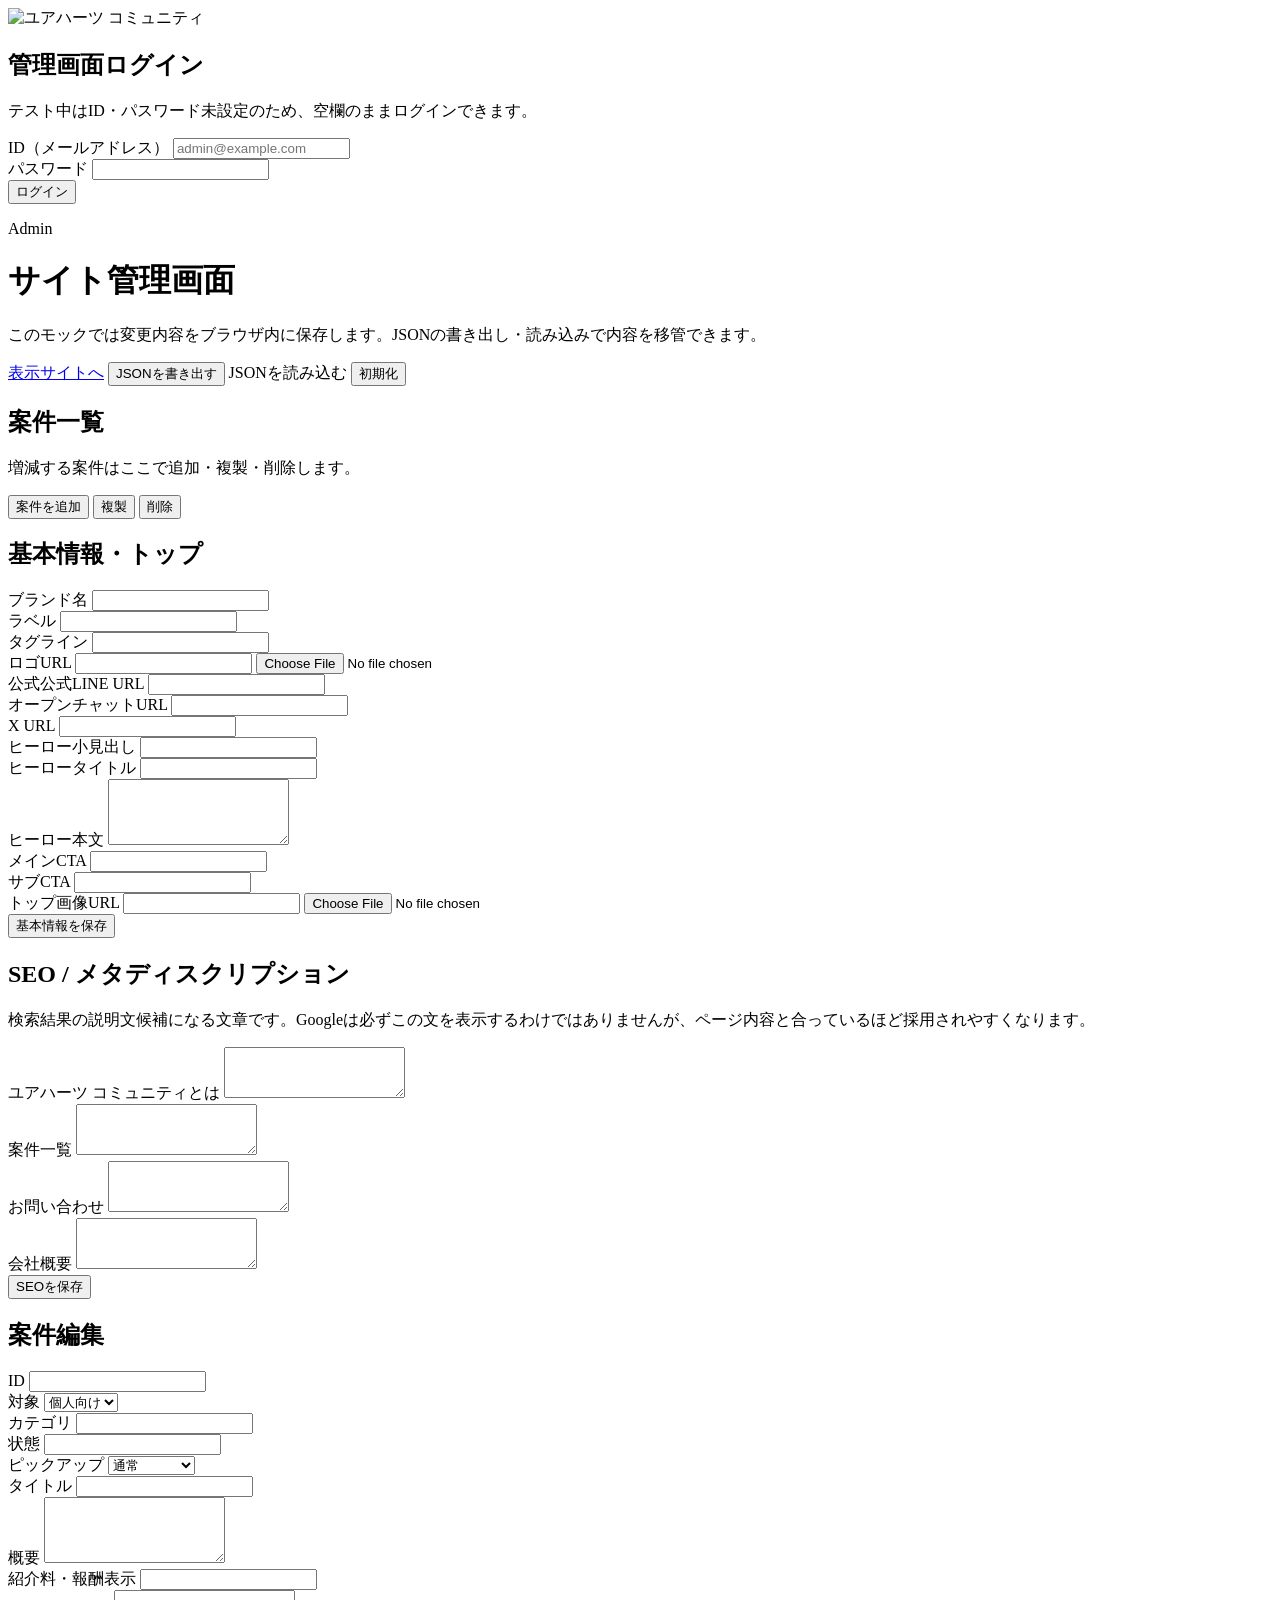
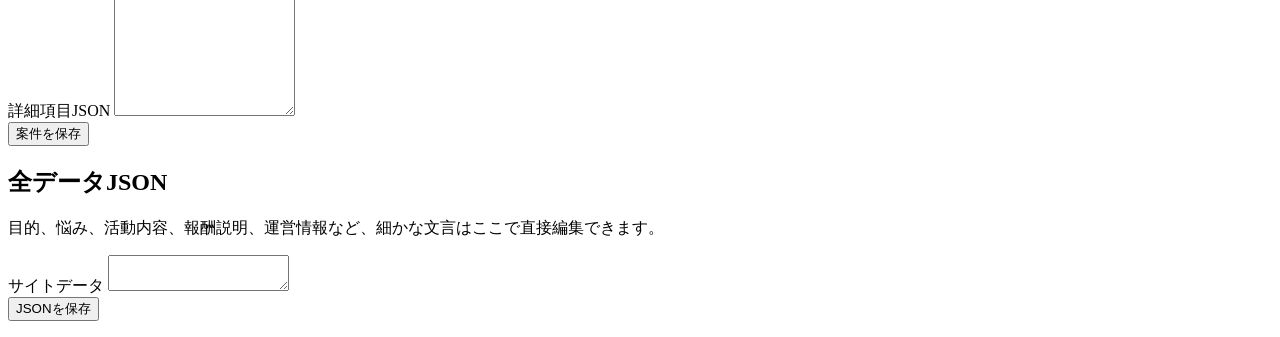
==== index.html @ e396dba0 "Add files via upload" ====
<!doctype html>
<html lang="ja">
  <head>
    <meta charset="utf-8">
    <meta name="viewport" content="width=device-width, initial-scale=1">
    <title>管理画面 | ユアハーツ コミュニティ</title>
    <link rel="icon" href="assets/your-hearts-logo.webp" type="image/webp">
    <link rel="preconnect" href="https://fonts.googleapis.com">
    <link rel="preconnect" href="https://fonts.gstatic.com" crossorigin>
    <link href="https://fonts.googleapis.com/css2?family=Inter:wght@600;700;800;900&family=Noto+Sans+JP:wght@400;500;700;900&display=swap" rel="stylesheet">
    <link rel="stylesheet" href="styles/site.css?v=hero-image">
    <script type="module" src="scripts/admin.js?v=seo1"></script>
  </head>
  <body class="admin-body">
    <section class="login-screen" id="loginScreen">
      <form class="login-card" id="loginForm">
        <img class="brand-logo-full" src="assets/your-hearts-logo.webp" alt="ユアハーツ コミュニティ">
        <h1>管理画面ログイン</h1>
        <p>テスト中はID・パスワード未設定のため、空欄のままログインできます。</p>
        <div class="field">
          <label for="loginEmail">ID（メールアドレス）</label>
          <input id="loginEmail" type="email" autocomplete="username" placeholder="admin@example.com">
        </div>
        <div class="field">
          <label for="loginPassword">パスワード</label>
          <input id="loginPassword" type="password" autocomplete="current-password">
        </div>
        <button class="save-button" type="submit">ログイン</button>
        <p class="form-status" id="loginStatus" aria-live="polite"></p>
      </form>
    </section>

    <main class="admin-shell">
      <header class="admin-header">
        <div>
          <p class="section-kicker">Admin</p>
          <h1>サイト管理画面</h1>
          <p class="admin-note">このモックでは変更内容をブラウザ内に保存します。JSONの書き出し・読み込みで内容を移管できます。</p>
        </div>
        <div class="admin-actions">
          <a class="ghost-button" href="index.html">表示サイトへ</a>
          <button class="ghost-button" id="exportJson" type="button">JSONを書き出す</button>
          <label class="ghost-button" for="importJson">JSONを読み込む</label>
          <input id="importJson" type="file" accept="application/json" hidden>
          <button class="danger-button" id="resetContent" type="button">初期化</button>
        </div>
      </header>

      <div class="admin-grid">
        <aside class="admin-panel">
          <h2>案件一覧</h2>
          <p class="admin-note">増減する案件はここで追加・複製・削除します。</p>
          <div class="row-actions">
            <button class="save-button" id="newJob" type="button">案件を追加</button>
            <button class="ghost-button" id="duplicateJob" type="button">複製</button>
            <button class="danger-button" id="deleteJob" type="button">削除</button>
          </div>
          <div class="job-list" id="jobList"></div>
        </aside>

        <section class="editor-card">
          <h2>基本情報・トップ</h2>
          <div class="editor-grid">
            <div class="field">
              <label for="brandName">ブランド名</label>
              <input id="brandName">
            </div>
            <div class="field">
              <label for="brandLabel">ラベル</label>
              <input id="brandLabel">
            </div>
            <div class="field full">
              <label for="brandTagline">タグライン</label>
              <input id="brandTagline">
            </div>
            <div class="field full">
              <label for="brandLogo">ロゴURL</label>
              <input id="brandLogo">
              <input id="logoUpload" type="file" accept="image/*">
            </div>
            <div class="field">
              <label for="lineUrl">公式公式LINE URL</label>
              <input id="lineUrl">
            </div>
            <div class="field">
              <label for="openChatUrl">オープンチャットURL</label>
              <input id="openChatUrl">
            </div>
            <div class="field full">
              <label for="xUrl">X URL</label>
              <input id="xUrl">
            </div>
            <div class="field">
              <label for="heroEyebrow">ヒーロー小見出し</label>
              <input id="heroEyebrow">
            </div>
            <div class="field">
              <label for="heroTitle">ヒーロータイトル</label>
              <input id="heroTitle">
            </div>
            <div class="field full">
              <label for="heroLead">ヒーロー本文</label>
              <textarea id="heroLead" rows="4"></textarea>
            </div>
            <div class="field">
              <label for="heroPrimary">メインCTA</label>
              <input id="heroPrimary">
            </div>
            <div class="field">
              <label for="heroSecondary">サブCTA</label>
              <input id="heroSecondary">
            </div>
            <div class="field full">
              <label for="heroMedia">トップ画像URL</label>
              <input id="heroMedia">
              <input id="heroMediaUpload" type="file" accept="image/*">
              <div class="preview-thumb" id="heroPreview" aria-hidden="true"></div>
            </div>
          </div>
          <button class="save-button" id="saveMain" type="button">基本情報を保存</button>
        </section>

        <section class="editor-card">
          <h2>SEO / メタディスクリプション</h2>
          <p class="admin-note">検索結果の説明文候補になる文章です。Googleは必ずこの文を表示するわけではありませんが、ページ内容と合っているほど採用されやすくなります。</p>
          <div class="editor-grid">
            <div class="field full">
              <label for="seoIndex">ユアハーツ コミュニティとは</label>
              <textarea id="seoIndex" rows="3"></textarea>
            </div>
            <div class="field full">
              <label for="seoJobs">案件一覧</label>
              <textarea id="seoJobs" rows="3"></textarea>
            </div>
            <div class="field full">
              <label for="seoContact">お問い合わせ</label>
              <textarea id="seoContact" rows="3"></textarea>
            </div>
            <div class="field full">
              <label for="seoCompany">会社概要</label>
              <textarea id="seoCompany" rows="3"></textarea>
            </div>
          </div>
          <button class="save-button" id="saveSeo" type="button">SEOを保存</button>
        </section>

        <section class="editor-card">
          <h2>案件編集</h2>
          <div class="editor-grid">
            <div class="field">
              <label for="jobId">ID</label>
              <input id="jobId" data-job-field>
            </div>
            <div class="field">
              <label for="jobAudience">対象</label>
              <select id="jobAudience" data-job-field>
                <option value="individual">個人向け</option>
                <option value="referral">紹介案件</option>
                <option value="corporate">企業向け</option>
              </select>
            </div>
            <div class="field">
              <label for="jobCategory">カテゴリ</label>
              <input id="jobCategory" data-job-field>
            </div>
            <div class="field">
              <label for="jobStatus">状態</label>
              <input id="jobStatus" data-job-field>
            </div>
            <div class="field">
              <label for="jobPickup">ピックアップ</label>
              <select id="jobPickup" data-job-field>
                <option value="false">通常</option>
                <option value="true">上部で流す</option>
              </select>
            </div>
            <div class="field full">
              <label for="jobTitle">タイトル</label>
              <input id="jobTitle" data-job-field>
            </div>
            <div class="field full">
              <label for="jobSummary">概要</label>
              <textarea id="jobSummary" rows="4" data-job-field></textarea>
            </div>
            <div class="field full">
              <label for="jobReward">紹介料・報酬表示</label>
              <input id="jobReward" data-job-field>
            </div>
            <div class="field full">
              <label for="jobDetails">詳細項目JSON</label>
              <textarea id="jobDetails" rows="8" data-job-field></textarea>
            </div>
          </div>
          <button class="save-button" id="saveJob" type="button">案件を保存</button>
        </section>

        <section class="editor-card">
          <h2>全データJSON</h2>
          <p class="admin-note">目的、悩み、活動内容、報酬説明、運営情報など、細かな文言はここで直接編集できます。</p>
          <div class="field">
            <label for="jsonEditor">サイトデータ</label>
            <textarea class="json-editor" id="jsonEditor" spellcheck="false"></textarea>
          </div>
          <button class="save-button" id="saveJson" type="button">JSONを保存</button>
        </section>
      </div>
      <p class="form-status" id="status" aria-live="polite"></p>
    </main>
  </body>
</html>
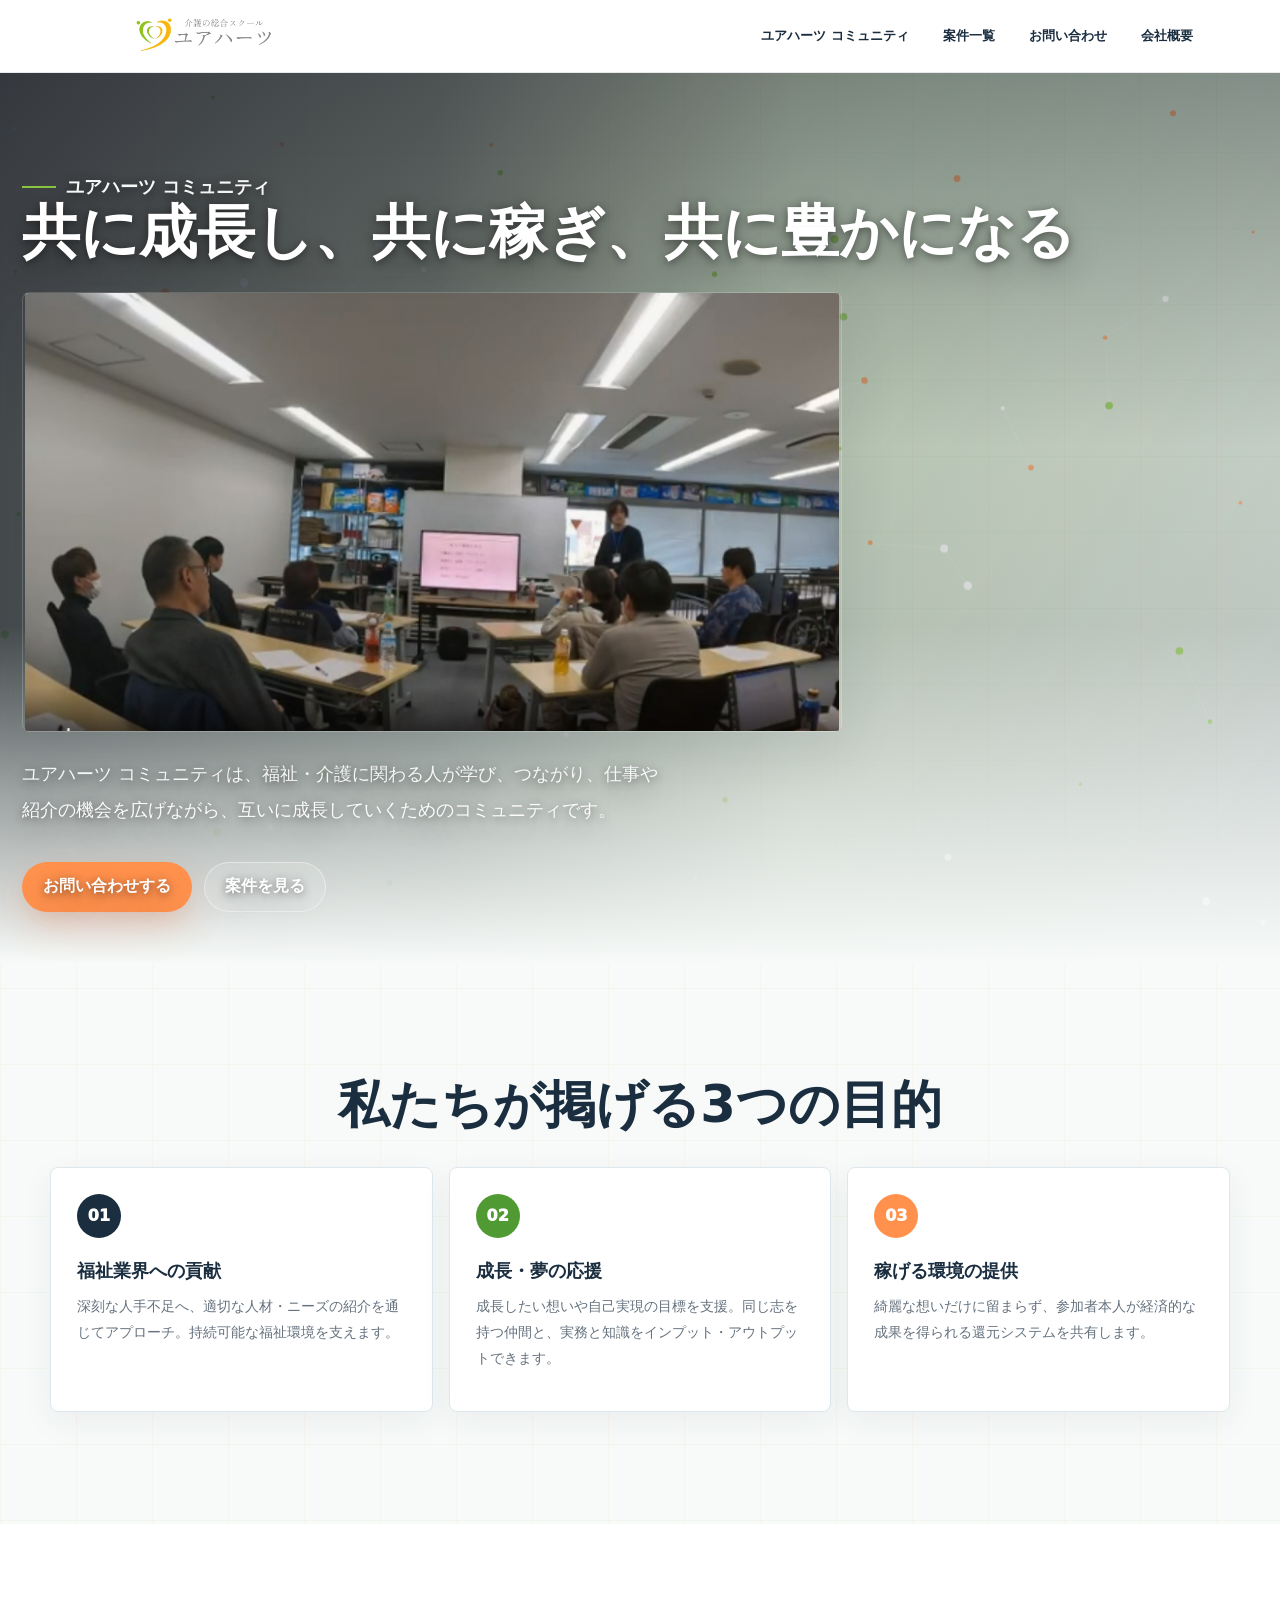
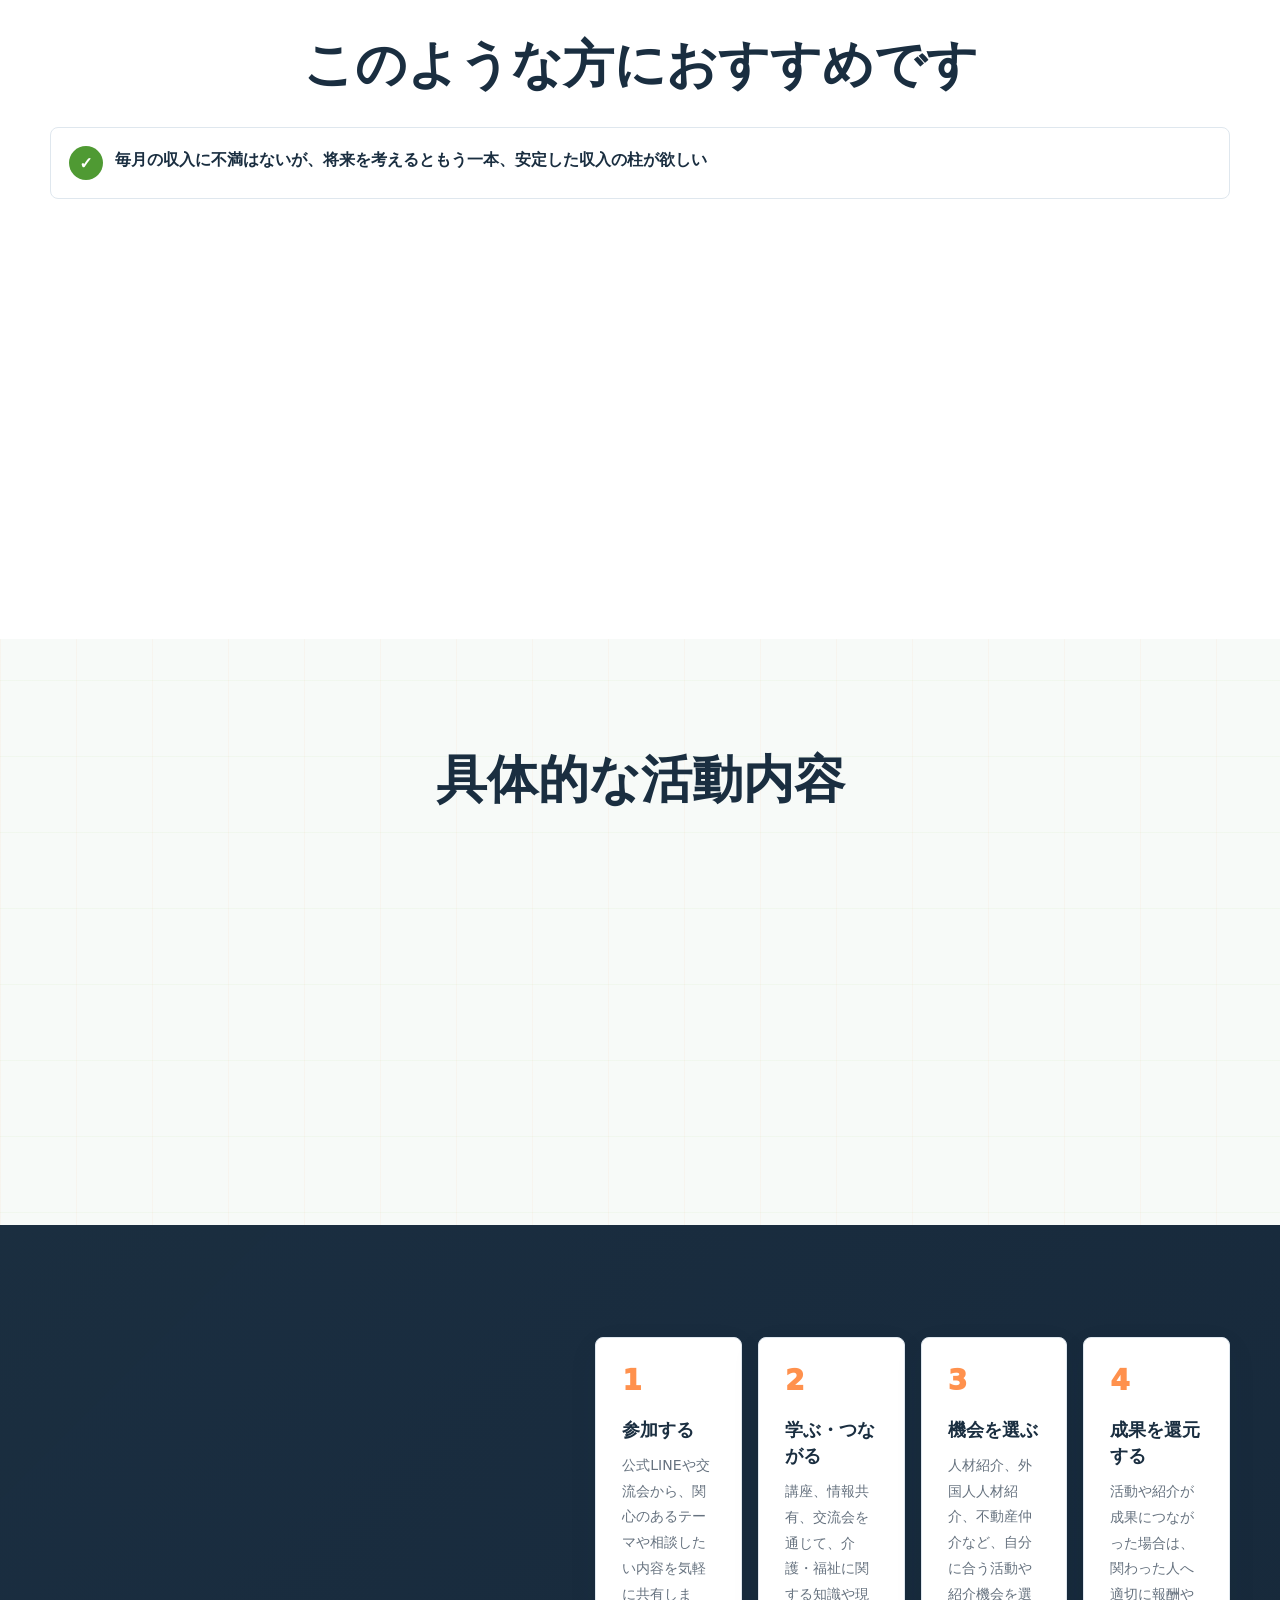
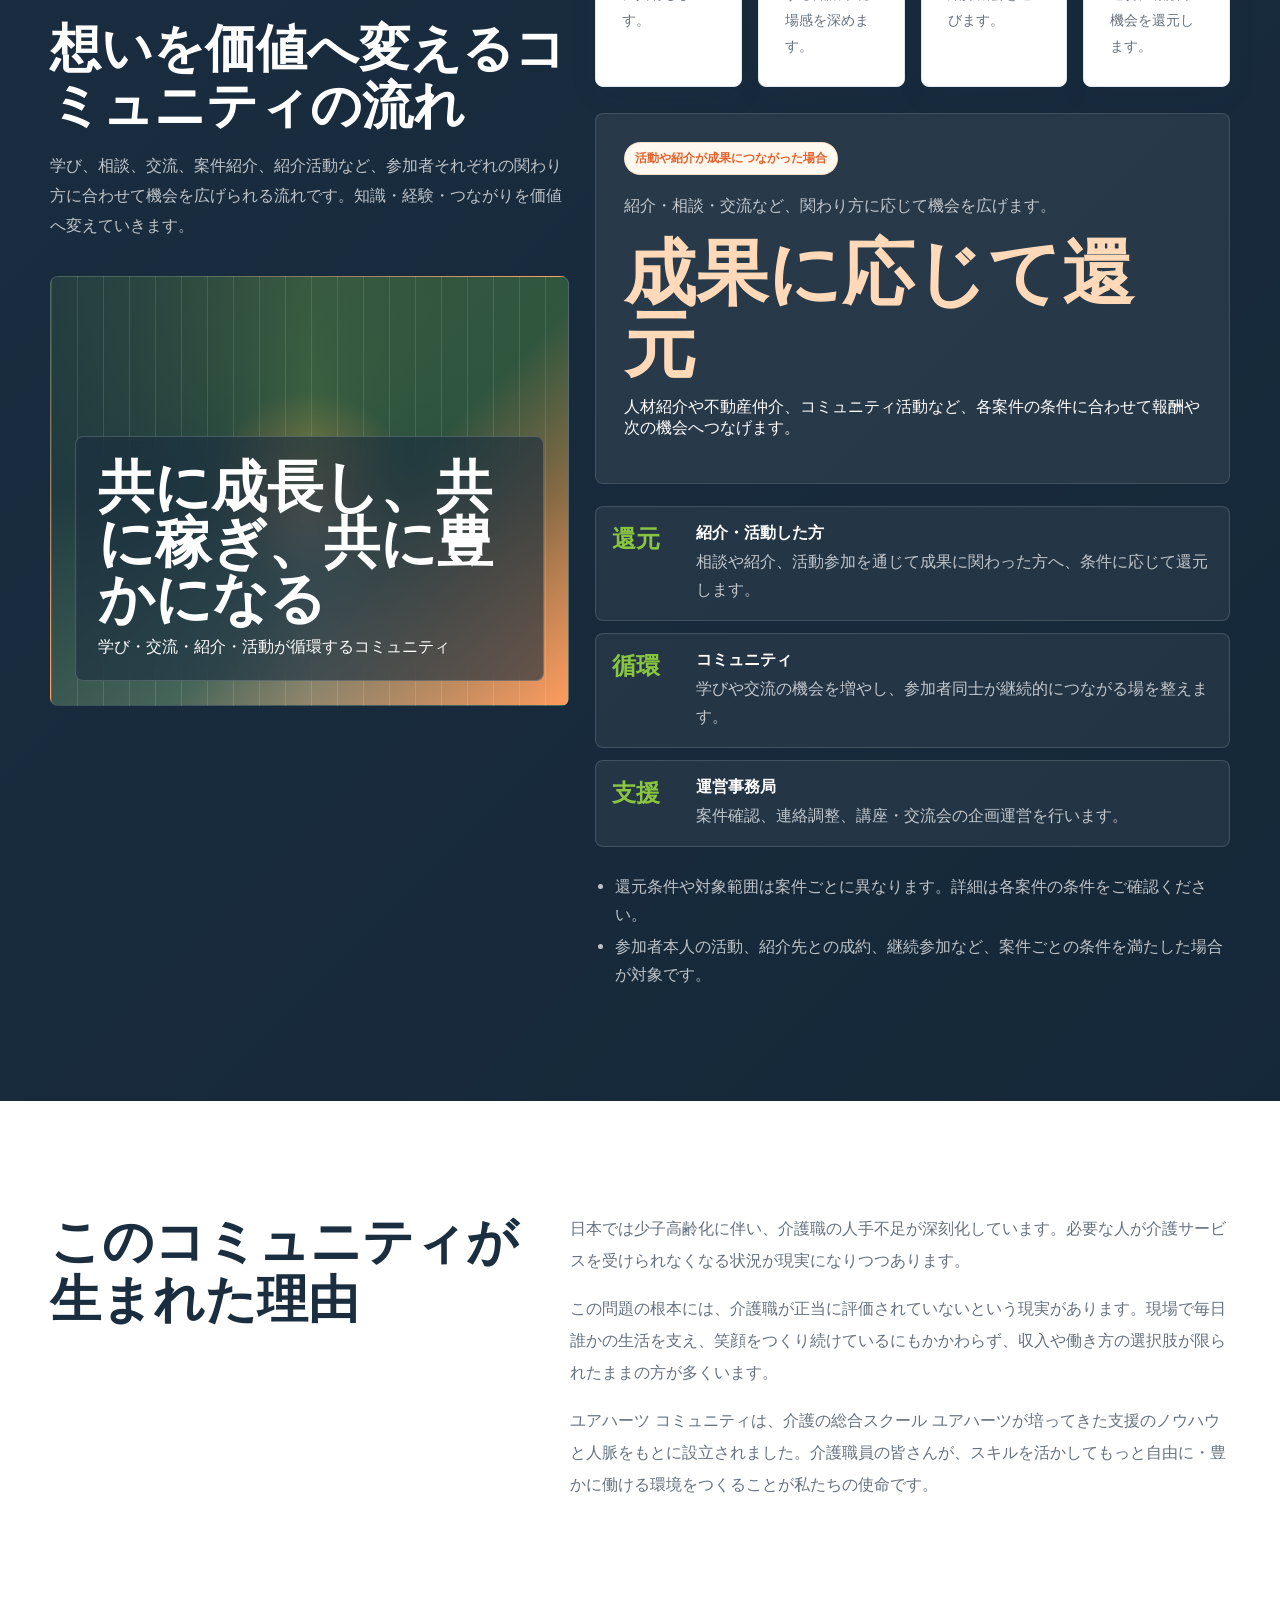
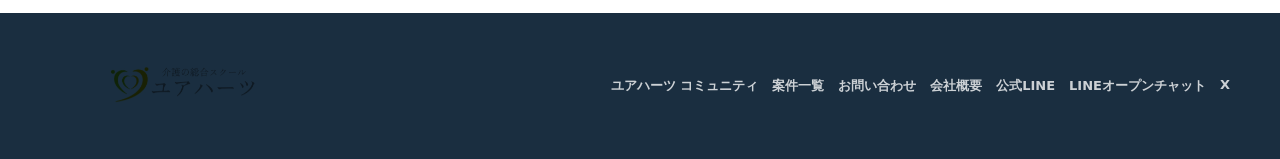
==== commit bb84257f: "Update Your Hearts community site" ====
--- a/index.html
+++ b/index.html
@@ -1,210 +1,131 @@
-<!doctype html>
-<html lang="ja">
-  <head>
-    <meta charset="utf-8">
-    <meta name="viewport" content="width=device-width, initial-scale=1">
-    <title>管理画面 | ユアハーツ コミュニティ</title>
-    <link rel="icon" href="assets/your-hearts-logo.webp" type="image/webp">
-    <link rel="preconnect" href="https://fonts.googleapis.com">
-    <link rel="preconnect" href="https://fonts.gstatic.com" crossorigin>
-    <link href="https://fonts.googleapis.com/css2?family=Inter:wght@600;700;800;900&family=Noto+Sans+JP:wght@400;500;700;900&display=swap" rel="stylesheet">
-    <link rel="stylesheet" href="styles/site.css?v=hero-image">
-    <script type="module" src="scripts/admin.js?v=seo1"></script>
-  </head>
-  <body class="admin-body">
-    <section class="login-screen" id="loginScreen">
-      <form class="login-card" id="loginForm">
-        <img class="brand-logo-full" src="assets/your-hearts-logo.webp" alt="ユアハーツ コミュニティ">
-        <h1>管理画面ログイン</h1>
-        <p>テスト中はID・パスワード未設定のため、空欄のままログインできます。</p>
-        <div class="field">
-          <label for="loginEmail">ID（メールアドレス）</label>
-          <input id="loginEmail" type="email" autocomplete="username" placeholder="admin@example.com">
-        </div>
-        <div class="field">
-          <label for="loginPassword">パスワード</label>
-          <input id="loginPassword" type="password" autocomplete="current-password">
-        </div>
-        <button class="save-button" type="submit">ログイン</button>
-        <p class="form-status" id="loginStatus" aria-live="polite"></p>
-      </form>
-    </section>
-
-    <main class="admin-shell">
-      <header class="admin-header">
-        <div>
-          <p class="section-kicker">Admin</p>
-          <h1>サイト管理画面</h1>
-          <p class="admin-note">このモックでは変更内容をブラウザ内に保存します。JSONの書き出し・読み込みで内容を移管できます。</p>
-        </div>
-        <div class="admin-actions">
-          <a class="ghost-button" href="index.html">表示サイトへ</a>
-          <button class="ghost-button" id="exportJson" type="button">JSONを書き出す</button>
-          <label class="ghost-button" for="importJson">JSONを読み込む</label>
-          <input id="importJson" type="file" accept="application/json" hidden>
-          <button class="danger-button" id="resetContent" type="button">初期化</button>
-        </div>
-      </header>
-
-      <div class="admin-grid">
-        <aside class="admin-panel">
-          <h2>案件一覧</h2>
-          <p class="admin-note">増減する案件はここで追加・複製・削除します。</p>
-          <div class="row-actions">
-            <button class="save-button" id="newJob" type="button">案件を追加</button>
-            <button class="ghost-button" id="duplicateJob" type="button">複製</button>
-            <button class="danger-button" id="deleteJob" type="button">削除</button>
-          </div>
-          <div class="job-list" id="jobList"></div>
-        </aside>
-
-        <section class="editor-card">
-          <h2>基本情報・トップ</h2>
-          <div class="editor-grid">
-            <div class="field">
-              <label for="brandName">ブランド名</label>
-              <input id="brandName">
-            </div>
-            <div class="field">
-              <label for="brandLabel">ラベル</label>
-              <input id="brandLabel">
-            </div>
-            <div class="field full">
-              <label for="brandTagline">タグライン</label>
-              <input id="brandTagline">
-            </div>
-            <div class="field full">
-              <label for="brandLogo">ロゴURL</label>
-              <input id="brandLogo">
-              <input id="logoUpload" type="file" accept="image/*">
-            </div>
-            <div class="field">
-              <label for="lineUrl">公式公式LINE URL</label>
-              <input id="lineUrl">
-            </div>
-            <div class="field">
-              <label for="openChatUrl">オープンチャットURL</label>
-              <input id="openChatUrl">
-            </div>
-            <div class="field full">
-              <label for="xUrl">X URL</label>
-              <input id="xUrl">
-            </div>
-            <div class="field">
-              <label for="heroEyebrow">ヒーロー小見出し</label>
-              <input id="heroEyebrow">
-            </div>
-            <div class="field">
-              <label for="heroTitle">ヒーロータイトル</label>
-              <input id="heroTitle">
-            </div>
-            <div class="field full">
-              <label for="heroLead">ヒーロー本文</label>
-              <textarea id="heroLead" rows="4"></textarea>
-            </div>
-            <div class="field">
-              <label for="heroPrimary">メインCTA</label>
-              <input id="heroPrimary">
-            </div>
-            <div class="field">
-              <label for="heroSecondary">サブCTA</label>
-              <input id="heroSecondary">
-            </div>
-            <div class="field full">
-              <label for="heroMedia">トップ画像URL</label>
-              <input id="heroMedia">
-              <input id="heroMediaUpload" type="file" accept="image/*">
-              <div class="preview-thumb" id="heroPreview" aria-hidden="true"></div>
-            </div>
-          </div>
-          <button class="save-button" id="saveMain" type="button">基本情報を保存</button>
-        </section>
-
-        <section class="editor-card">
-          <h2>SEO / メタディスクリプション</h2>
-          <p class="admin-note">検索結果の説明文候補になる文章です。Googleは必ずこの文を表示するわけではありませんが、ページ内容と合っているほど採用されやすくなります。</p>
-          <div class="editor-grid">
-            <div class="field full">
-              <label for="seoIndex">ユアハーツ コミュニティとは</label>
-              <textarea id="seoIndex" rows="3"></textarea>
-            </div>
-            <div class="field full">
-              <label for="seoJobs">案件一覧</label>
-              <textarea id="seoJobs" rows="3"></textarea>
-            </div>
-            <div class="field full">
-              <label for="seoContact">お問い合わせ</label>
-              <textarea id="seoContact" rows="3"></textarea>
-            </div>
-            <div class="field full">
-              <label for="seoCompany">会社概要</label>
-              <textarea id="seoCompany" rows="3"></textarea>
-            </div>
-          </div>
-          <button class="save-button" id="saveSeo" type="button">SEOを保存</button>
-        </section>
-
-        <section class="editor-card">
-          <h2>案件編集</h2>
-          <div class="editor-grid">
-            <div class="field">
-              <label for="jobId">ID</label>
-              <input id="jobId" data-job-field>
-            </div>
-            <div class="field">
-              <label for="jobAudience">対象</label>
-              <select id="jobAudience" data-job-field>
-                <option value="individual">個人向け</option>
-                <option value="referral">紹介案件</option>
-                <option value="corporate">企業向け</option>
-              </select>
-            </div>
-            <div class="field">
-              <label for="jobCategory">カテゴリ</label>
-              <input id="jobCategory" data-job-field>
-            </div>
-            <div class="field">
-              <label for="jobStatus">状態</label>
-              <input id="jobStatus" data-job-field>
-            </div>
-            <div class="field">
-              <label for="jobPickup">ピックアップ</label>
-              <select id="jobPickup" data-job-field>
-                <option value="false">通常</option>
-                <option value="true">上部で流す</option>
-              </select>
-            </div>
-            <div class="field full">
-              <label for="jobTitle">タイトル</label>
-              <input id="jobTitle" data-job-field>
-            </div>
-            <div class="field full">
-              <label for="jobSummary">概要</label>
-              <textarea id="jobSummary" rows="4" data-job-field></textarea>
-            </div>
-            <div class="field full">
-              <label for="jobReward">紹介料・報酬表示</label>
-              <input id="jobReward" data-job-field>
-            </div>
-            <div class="field full">
-              <label for="jobDetails">詳細項目JSON</label>
-              <textarea id="jobDetails" rows="8" data-job-field></textarea>
-            </div>
-          </div>
-          <button class="save-button" id="saveJob" type="button">案件を保存</button>
-        </section>
-
-        <section class="editor-card">
-          <h2>全データJSON</h2>
-          <p class="admin-note">目的、悩み、活動内容、報酬説明、運営情報など、細かな文言はここで直接編集できます。</p>
-          <div class="field">
-            <label for="jsonEditor">サイトデータ</label>
-            <textarea class="json-editor" id="jsonEditor" spellcheck="false"></textarea>
-          </div>
-          <button class="save-button" id="saveJson" type="button">JSONを保存</button>
-        </section>
-      </div>
-      <p class="form-status" id="status" aria-live="polite"></p>
-    </main>
-  </body>
-</html>
+<!doctype html>
+<html lang="ja">
+  <head>
+    <meta charset="utf-8">
+    <meta name="viewport" content="width=device-width, initial-scale=1">
+    <meta name="description" content="ユアハーツ コミュニティとは。介護・福祉の経験を価値に変え、学び、案件紹介、報酬還元を支える仕組み。">
+    <title>ユアハーツ コミュニティ | ユアハーツ コミュニティ</title>
+    <link rel="icon" href="assets/your-hearts-logo.webp" type="image/webp">
+    <link rel="preconnect" href="https://fonts.googleapis.com">
+    <link rel="preconnect" href="https://fonts.gstatic.com" crossorigin>
+    <link href="https://fonts.googleapis.com/css2?family=Inter:wght@600;700;800;900&family=Noto+Sans+JP:wght@400;500;700;900&display=swap" rel="stylesheet">
+    <link rel="stylesheet" href="styles/site.css?v=hero-title-one-line">
+    <script type="module" src="scripts/app.js?v=school-name-update"></script>
+  </head>
+  <body>
+    <header class="site-header">
+      <div class="header-inner">
+        <a class="brand" href="index.html" aria-label="ユアハーツ コミュニティ">
+          <img class="brand-logo-full" src="assets/your-hearts-logo.webp" alt="ユアハーツ コミュニティ">
+        </a>
+        <nav class="nav" aria-label="主要ナビゲーション">
+          <a href="index.html">ユアハーツ コミュニティ</a>
+          <a href="jobs.html">案件一覧</a>
+          <a href="contact.html">お問い合わせ</a>
+          <a href="company.html">会社概要</a>
+        </nav>
+        <button class="menu-button" id="menuButton" type="button" aria-expanded="false" aria-controls="mobileMenu" aria-label="メニューを開く">≡</button>
+      </div>
+      <nav class="mobile-menu" id="mobileMenu" aria-label="モバイルナビゲーション">
+        <a href="index.html">ユアハーツ コミュニティ</a>
+        <a href="jobs.html">案件一覧</a>
+        <a href="contact.html">お問い合わせ</a>
+        <a href="company.html">会社概要</a>
+      </nav>
+    </header>
+
+    <main id="top">
+      <section class="hero">
+        <canvas class="hero-canvas" id="heroCanvas" aria-hidden="true"></canvas>
+        <div class="hero-inner">
+          <div class="hero-copy">
+            <p class="eyebrow" data-hero-eyebrow>ユアハーツ コミュニティ</p>
+            <h1 data-hero-title>共に成長し、共に稼ぎ、共に豊かになる</h1>
+            <div class="hero-media kinetic-panel" data-hero-media aria-label="ユアハーツ コミュニティのイメージ画像"></div>
+            <p data-hero-lead></p>
+            <div class="hero-actions">
+              <a class="button primary" href="contact.html" data-primary-cta>お問い合わせする</a>
+              <a class="button secondary" href="jobs.html" data-secondary-cta>案件を見る</a>
+            </div>
+          </div>
+        </div>
+      </section>
+
+      <section class="section" id="purpose">
+        <div class="section-inner">
+          <div class="section-head center">
+            <h2>私たちが掲げる3つの目的</h2>
+          </div>
+          <div class="purpose-grid" id="purposes"></div>
+        </div>
+      </section>
+
+      <section class="section alt">
+        <div class="section-inner">
+          <div class="section-head center">
+            <h2>このような方におすすめです</h2>
+          </div>
+          <ul class="concerns" id="concerns"></ul>
+        </div>
+      </section>
+
+      <section class="section">
+        <div class="section-inner">
+          <div class="section-head center">
+            <h2>具体的な活動内容</h2>
+          </div>
+          <div class="activity-grid" id="activities"></div>
+        </div>
+      </section>
+
+      <section class="section dark" id="system">
+        <div class="section-inner system-layout">
+          <div>
+            <div class="section-head">
+              <h2>想いを価値へ変えるコミュニティの流れ</h2>
+              <p class="muted" data-system-lead></p>
+            </div>
+            <div class="kinetic-panel">
+              <div class="kinetic-panel__content">
+                <strong data-brand-tagline>共に成長し、共に稼ぎ、共に豊かになる</strong>
+                <span>学び・交流・紹介・活動が循環するコミュニティ</span>
+              </div>
+            </div>
+          </div>
+          <div>
+            <div class="steps-grid" id="steps"></div>
+            <div class="reward-box" id="rewardExample"></div>
+            <ul class="distribution" id="distribution"></ul>
+            <ul class="conditions" id="conditions"></ul>
+          </div>
+        </div>
+      </section>
+
+      <section class="section alt" id="mission">
+        <div class="section-inner mission-layout">
+          <div class="section-head">
+            <h2 data-mission-title>このコミュニティが生まれた理由</h2>
+          </div>
+          <div class="mission-copy reveal" id="missionParagraphs"></div>
+        </div>
+      </section>
+    </main>
+
+    <footer class="site-footer">
+      <div class="footer-inner">
+        <a class="brand" href="index.html" aria-label="ユアハーツ コミュニティ">
+          <img class="brand-logo-full" src="assets/your-hearts-logo.webp" alt="ユアハーツ コミュニティ">
+        </a>
+        <div class="footer-links">
+          <a href="index.html">ユアハーツ コミュニティ</a>
+          <a href="jobs.html">案件一覧</a>
+          <a href="contact.html">お問い合わせ</a>
+          <a href="company.html">会社概要</a>
+          <a data-line-link href="#" target="_blank" rel="noopener">公式LINE</a>
+          <a data-open-chat href="#" target="_blank" rel="noopener">LINEオープンチャット</a>
+          <a data-x-link href="#" target="_blank" rel="noopener">X</a>
+        </div>
+      </div>
+    </footer>
+  </body>
+</html>
--- a/styles/site.css
+++ b/styles/site.css
@@ -0,0 +1,1719 @@
+:root {
+  color-scheme: light;
+  --orange: #ff914d;
+  --orange-deep: #e4622d;
+  --green: #89c541;
+  --green-deep: #4f9a33;
+  --navy: #1a2e40;
+  --ink: #17212b;
+  --muted: #66727f;
+  --line: #dfe7ee;
+  --soft: #f7faf8;
+  --cream: #fff8ef;
+  --white: #ffffff;
+  --blue: #2774b8;
+  --shadow: 0 18px 55px rgba(26, 46, 64, .11);
+  --radius: 8px;
+  --max: 1180px;
+  font-family: "Noto Sans JP", "Inter", system-ui, sans-serif;
+  scroll-behavior: smooth;
+}
+
+* {
+  box-sizing: border-box;
+}
+
+body {
+  margin: 0;
+  color: var(--ink);
+  background:
+    linear-gradient(90deg, rgba(255, 145, 77, .05) 1px, transparent 1px),
+    linear-gradient(180deg, rgba(137, 197, 65, .05) 1px, transparent 1px),
+    var(--soft);
+  background-size: 76px 76px;
+}
+
+body.admin-body {
+  background: #f4f7f5;
+}
+
+img {
+  max-width: 100%;
+  display: block;
+}
+
+a {
+  color: inherit;
+}
+
+button,
+input,
+textarea,
+select {
+  font: inherit;
+}
+
+button {
+  cursor: pointer;
+}
+
+.site-header {
+  position: sticky;
+  top: 0;
+  z-index: 50;
+  border-bottom: 1px solid rgba(26, 46, 64, .1);
+  background: var(--white);
+}
+
+.header-inner {
+  max-width: var(--max);
+  margin: 0 auto;
+  min-height: 72px;
+  padding: 0 22px;
+  display: flex;
+  align-items: center;
+  justify-content: space-between;
+  gap: 20px;
+}
+
+.brand {
+  display: inline-flex;
+  align-items: center;
+  gap: 12px;
+  text-decoration: none;
+  min-width: 0;
+}
+
+.brand img {
+  height: auto;
+  object-fit: contain;
+}
+
+.brand strong,
+.brand span {
+  display: block;
+}
+
+.brand strong {
+  color: var(--navy);
+  font-weight: 900;
+  line-height: 1.15;
+}
+
+.brand span {
+  color: var(--orange-deep);
+  font-size: 12px;
+  font-weight: 800;
+}
+
+.nav {
+  display: flex;
+  align-items: center;
+  gap: 4px;
+}
+
+.nav a,
+.admin-link {
+  min-height: 42px;
+  display: inline-flex;
+  align-items: center;
+  padding: 0 14px;
+  color: var(--navy);
+  text-decoration: none;
+  font-size: 13px;
+  font-weight: 800;
+  border: 1px solid transparent;
+  border-radius: 999px;
+}
+
+.nav a:hover,
+.admin-link:hover,
+.nav a:focus-visible,
+.admin-link:focus-visible {
+  border-color: rgba(255, 145, 77, .36);
+  background: var(--cream);
+  outline: none;
+}
+
+.menu-button {
+  display: none;
+  width: 44px;
+  height: 44px;
+  border: 1px solid var(--line);
+  border-radius: 50%;
+  background: white;
+  color: var(--navy);
+  font-size: 22px;
+  line-height: 1;
+}
+
+.mobile-menu {
+  display: none;
+}
+
+.hero {
+  position: relative;
+  min-height: calc(100svh - 72px);
+  display: grid;
+  align-items: center;
+  overflow: hidden;
+  isolation: isolate;
+}
+
+.hero::before {
+  content: "";
+  position: absolute;
+  inset: 0;
+  background:
+    linear-gradient(90deg, rgba(23, 33, 43, .78) 0%, rgba(23, 33, 43, .58) 34%, rgba(23, 33, 43, .2) 62%, rgba(23, 33, 43, .05) 100%),
+    linear-gradient(180deg, rgba(23, 33, 43, .4) 0%, transparent 42%);
+  pointer-events: none;
+  z-index: -1;
+}
+
+.hero-canvas {
+  position: absolute;
+  inset: 0;
+  width: 100%;
+  height: 100%;
+  z-index: -2;
+}
+
+.hero::after {
+  content: "";
+  position: absolute;
+  inset: auto 0 0;
+  height: 38%;
+  background: linear-gradient(0deg, var(--soft), transparent);
+  z-index: -1;
+}
+
+.hero-inner {
+  width: min(1320px, calc(100% - 44px));
+  margin: 0 auto;
+  padding: 72px 0 52px;
+  display: block;
+}
+
+.hero-copy {
+  max-width: 1260px;
+  color: white;
+  text-shadow:
+    0 2px 8px rgba(0, 0, 0, .46),
+    0 12px 32px rgba(0, 0, 0, .3);
+}
+
+.eyebrow {
+  display: inline-flex;
+  align-items: center;
+  gap: 10px;
+  margin: 0 0 18px;
+  color: #fff8e8;
+  font-size: 13px;
+  font-weight: 900;
+}
+
+.eyebrow::before {
+  content: "";
+  width: 34px;
+  height: 2px;
+  background: var(--green);
+}
+
+.hero h1 {
+  max-width: none;
+  margin: 0;
+  font-size: clamp(38px, 4.55vw, 72px);
+  line-height: .94;
+  font-weight: 950;
+  letter-spacing: 0;
+  white-space: nowrap;
+}
+
+.hero p {
+  max-width: 650px;
+  margin: 24px 0 0;
+  font-size: clamp(15px, 1.6vw, 18px);
+  line-height: 2;
+  color: rgba(255, 255, 255, .96);
+}
+
+.hero-actions {
+  display: flex;
+  flex-wrap: wrap;
+  gap: 12px;
+  margin-top: 34px;
+}
+
+.button {
+  min-height: 50px;
+  display: inline-flex;
+  align-items: center;
+  justify-content: center;
+  gap: 8px;
+  padding: 0 20px;
+  border: 1px solid transparent;
+  border-radius: 999px;
+  text-decoration: none;
+  font-weight: 900;
+  transition: transform .2s ease, box-shadow .2s ease, background .2s ease;
+}
+
+.button:hover {
+  transform: translateY(-2px);
+}
+
+.button.primary {
+  background: var(--orange);
+  color: white;
+  box-shadow: 0 15px 34px rgba(228, 98, 45, .24);
+}
+
+.button.secondary {
+  border-color: rgba(255, 255, 255, .44);
+  background: rgba(255, 255, 255, .12);
+  color: white;
+  backdrop-filter: blur(10px);
+}
+
+.hero-media {
+  position: relative;
+  width: min(820px, 100%);
+  margin-top: 32px;
+  min-height: 500px;
+  border: 1px solid rgba(255, 255, 255, .38);
+  border-radius: var(--radius);
+  overflow: hidden;
+  box-shadow: var(--shadow);
+  background:
+    radial-gradient(circle at var(--mx, 50%) var(--my, 50%), rgba(255, 255, 255, .48), transparent 28%),
+    repeating-linear-gradient(115deg, rgba(255, 255, 255, .18) 0 2px, transparent 2px 16px),
+    linear-gradient(135deg, rgba(26, 46, 64, .78), rgba(137, 197, 65, .62), rgba(255, 145, 77, .76));
+  background-size: cover;
+}
+
+.hero-media::before,
+.hero-media::after {
+  content: "";
+  position: absolute;
+  inset: 12%;
+  border: 1px solid rgba(255, 255, 255, .42);
+  transform: rotate(-8deg);
+  animation: drift-x 10s ease-in-out infinite alternate;
+}
+
+.hero-media::after {
+  inset: 28% 16%;
+  transform: rotate(12deg);
+  animation: drift-y 12s ease-in-out infinite alternate;
+}
+
+.hero-media.has-image::before,
+.hero-media.has-image::after {
+  opacity: 0;
+}
+
+.hero-media.has-image {
+  background-position: center;
+  background-repeat: no-repeat;
+  background-size: 100% 100%, contain;
+  aspect-ratio: 1680 / 901;
+  min-height: 0;
+}
+
+.section {
+  padding: clamp(62px, 10vw, 112px) 22px;
+}
+
+.section.tight {
+  padding-block: clamp(42px, 7vw, 76px);
+}
+
+.section.alt {
+  background: white;
+}
+
+.section.dark {
+  color: white;
+  background:
+    linear-gradient(135deg, rgba(26, 46, 64, .98), rgba(21, 39, 56, .96)),
+    var(--navy);
+}
+
+.section-inner {
+  max-width: var(--max);
+  margin: 0 auto;
+}
+
+.section-head {
+  max-width: 820px;
+  margin-bottom: 34px;
+}
+
+.section-head.center {
+  margin-inline: auto;
+  text-align: center;
+}
+
+.section-kicker {
+  margin: 0 0 10px;
+  color: var(--orange-deep);
+  font-size: 12px;
+  font-weight: 950;
+  letter-spacing: 0;
+  text-transform: uppercase;
+}
+
+.section h2 {
+  margin: 0;
+  color: var(--navy);
+  font-size: clamp(28px, 4vw, 52px);
+  line-height: 1.12;
+  letter-spacing: 0;
+}
+
+.section.dark h2,
+.section.dark .section-kicker {
+  color: white;
+}
+
+.section-head p,
+.muted {
+  color: var(--muted);
+  line-height: 1.9;
+}
+
+.section.dark .muted {
+  color: rgba(255, 255, 255, .72);
+}
+
+.stats {
+  list-style: none;
+  margin: -24px auto 0;
+  padding: 18px;
+  width: min(var(--max), calc(100% - 44px));
+  display: grid;
+  grid-template-columns: repeat(4, 1fr);
+  gap: 10px;
+  background: white;
+  border: 1px solid var(--line);
+  border-radius: var(--radius);
+  box-shadow: var(--shadow);
+}
+
+.stat {
+  padding: 18px 10px;
+  text-align: center;
+  border-right: 1px solid var(--line);
+}
+
+.stat:last-child {
+  border-right: 0;
+}
+
+.stat strong {
+  display: block;
+  color: var(--orange-deep);
+  font-size: clamp(22px, 3vw, 34px);
+  line-height: 1.1;
+  font-weight: 950;
+}
+
+.stat span {
+  display: block;
+  margin-top: 6px;
+  color: var(--muted);
+  font-size: 12px;
+  font-weight: 800;
+}
+
+.purpose-grid,
+.activity-grid,
+.steps-grid {
+  display: grid;
+  grid-template-columns: repeat(3, 1fr);
+  gap: 16px;
+}
+
+.steps-grid {
+  grid-template-columns: repeat(4, 1fr);
+}
+
+.purpose-card,
+.activity-card,
+.step-card,
+.job-card,
+.admin-panel,
+.editor-card {
+  border: 1px solid var(--line);
+  border-radius: var(--radius);
+  background: white;
+  box-shadow: 0 10px 32px rgba(26, 46, 64, .06);
+}
+
+.purpose-card,
+.activity-card,
+.step-card {
+  padding: 26px;
+}
+
+.purpose-card {
+  min-height: 245px;
+}
+
+.purpose-mark {
+  width: 44px;
+  height: 44px;
+  display: grid;
+  place-items: center;
+  color: white;
+  background: var(--navy);
+  border-radius: 50%;
+  font-weight: 950;
+}
+
+.purpose-card:nth-child(2) .purpose-mark {
+  background: var(--green-deep);
+}
+
+.purpose-card:nth-child(3) .purpose-mark {
+  background: var(--orange);
+}
+
+.purpose-card h3,
+.activity-card h3,
+.step-card h3,
+.job-card h3 {
+  margin: 20px 0 10px;
+  color: var(--navy);
+  font-size: 18px;
+  line-height: 1.45;
+}
+
+.purpose-card p,
+.activity-card p,
+.step-card p,
+.job-card p {
+  margin: 0;
+  color: var(--muted);
+  line-height: 1.85;
+  font-size: 14px;
+}
+
+.concerns {
+  list-style: none;
+  padding: 0;
+  margin: 0;
+  display: grid;
+  gap: 10px;
+}
+
+.concern-item {
+  display: grid;
+  grid-template-columns: 34px 1fr;
+  align-items: start;
+  gap: 12px;
+  padding: 18px;
+  border: 1px solid var(--line);
+  border-radius: var(--radius);
+  background: white;
+}
+
+.concern-item span {
+  width: 34px;
+  height: 34px;
+  display: grid;
+  place-items: center;
+  border-radius: 50%;
+  color: white;
+  background: var(--green-deep);
+  font-weight: 950;
+}
+
+.concern-item p {
+  margin: 0;
+  color: var(--navy);
+  font-weight: 800;
+  line-height: 1.8;
+}
+
+.activity-card {
+  display: flex;
+  min-height: 270px;
+  flex-direction: column;
+}
+
+.activity-card span,
+.pill {
+  width: fit-content;
+  margin: 0;
+  padding: 7px 10px;
+  color: var(--orange-deep);
+  background: var(--cream);
+  border: 1px solid rgba(255, 145, 77, .24);
+  border-radius: 999px;
+  font-size: 12px;
+  font-weight: 900;
+}
+
+.text-link {
+  margin-top: auto;
+  color: var(--green-deep);
+  font-weight: 950;
+  text-decoration: none;
+}
+
+.system-layout {
+  display: grid;
+  grid-template-columns: .9fr 1.1fr;
+  gap: 26px;
+  align-items: center;
+}
+
+.kinetic-panel {
+  position: relative;
+  min-height: 430px;
+  overflow: hidden;
+  border-radius: var(--radius);
+  border: 1px solid rgba(255, 255, 255, .16);
+  background:
+    radial-gradient(circle at var(--mx, 50%) var(--my, 50%), rgba(255,145,77,.45), transparent 30%),
+    repeating-linear-gradient(90deg, rgba(255,255,255,.12) 0 1px, transparent 1px 26px),
+    linear-gradient(135deg, #1a2e40, #284c3e 58%, #ff914d);
+}
+
+.kinetic-panel::before {
+  content: "";
+  position: absolute;
+  inset: -40%;
+  background:
+    conic-gradient(from 90deg, transparent, rgba(255,255,255,.22), transparent, rgba(137,197,65,.22), transparent);
+  animation: spin 18s linear infinite;
+}
+
+.kinetic-panel__content {
+  position: absolute;
+  inset: auto 24px 24px;
+  padding: 22px;
+  border: 1px solid rgba(255, 255, 255, .18);
+  border-radius: var(--radius);
+  background: rgba(26, 46, 64, .62);
+  backdrop-filter: blur(16px);
+}
+
+.kinetic-panel__content strong {
+  display: block;
+  margin-bottom: 10px;
+  font-size: clamp(32px, 5vw, 56px);
+  line-height: 1;
+}
+
+.step-card {
+  position: relative;
+  overflow: hidden;
+}
+
+.step-card span {
+  color: var(--orange);
+  font-weight: 950;
+  font-size: 28px;
+}
+
+.reward-box {
+  margin-top: 26px;
+  padding: 28px;
+  border: 1px solid rgba(255,255,255,.12);
+  border-radius: var(--radius);
+  background: rgba(255,255,255,.07);
+}
+
+.reward-box strong {
+  display: block;
+  margin: 10px 0;
+  color: #ffd9b8;
+  font-size: clamp(36px, 7vw, 72px);
+  line-height: 1;
+}
+
+.distribution {
+  list-style: none;
+  display: grid;
+  gap: 12px;
+  margin: 22px 0 0;
+  padding: 0;
+}
+
+.distribution li {
+  display: grid;
+  grid-template-columns: 70px 1fr;
+  gap: 14px;
+  align-items: start;
+  padding: 16px;
+  border: 1px solid rgba(255,255,255,.14);
+  border-radius: var(--radius);
+  background: rgba(255,255,255,.06);
+}
+
+.distribution span {
+  color: var(--green);
+  font-weight: 950;
+  font-size: 24px;
+}
+
+.distribution strong {
+  display: block;
+}
+
+.distribution p,
+.conditions li {
+  margin: 4px 0 0;
+  color: rgba(255,255,255,.72);
+  line-height: 1.75;
+}
+
+.conditions {
+  margin: 26px 0 0;
+  padding-left: 20px;
+}
+
+.job-toolbar {
+  display: flex;
+  justify-content: space-between;
+  gap: 20px;
+  align-items: end;
+  margin-bottom: 20px;
+}
+
+.job-count {
+  color: var(--orange-deep);
+  font-weight: 950;
+}
+
+.job-filters {
+  display: grid;
+  gap: 10px;
+  margin-bottom: 26px;
+}
+
+.filter-group {
+  display: flex;
+  flex-wrap: wrap;
+  gap: 8px;
+}
+
+.filter-button {
+  min-height: 38px;
+  padding: 0 14px;
+  border: 1px solid var(--line);
+  border-radius: 999px;
+  background: white;
+  color: var(--navy);
+  font-weight: 850;
+  font-size: 13px;
+}
+
+.filter-button.active {
+  border-color: var(--navy);
+  color: white;
+  background: var(--navy);
+}
+
+.jobs-grid {
+  display: grid;
+  grid-template-columns: repeat(3, 1fr);
+  gap: 16px;
+}
+
+.job-card {
+  overflow: hidden;
+  display: flex;
+  min-height: 360px;
+  flex-direction: column;
+}
+
+.job-card__top {
+  display: flex;
+  justify-content: space-between;
+  gap: 12px;
+  padding: 14px 16px;
+  color: white;
+  background: linear-gradient(100deg, var(--navy), #244d3f);
+}
+
+.job-card__top span,
+.job-card__top small {
+  font-size: 12px;
+  font-weight: 900;
+}
+
+.job-card__body {
+  padding: 20px;
+  flex: 1;
+}
+
+.asp-card .job-card__body {
+  display: flex;
+  flex-direction: column;
+  gap: 14px;
+}
+
+.asp-metrics {
+  display: grid;
+  grid-template-columns: 1fr 1fr;
+  gap: 8px;
+}
+
+.asp-metrics div {
+  min-height: 76px;
+  padding: 12px;
+  border-radius: var(--radius);
+  background: var(--soft);
+  border: 1px solid var(--line);
+}
+
+.asp-metrics div:first-child {
+  background: var(--cream);
+  border-color: rgba(255, 145, 77, .28);
+}
+
+.asp-metrics span {
+  display: block;
+  color: var(--muted);
+  font-size: 11px;
+  font-weight: 950;
+}
+
+.asp-metrics strong {
+  display: block;
+  margin-top: 5px;
+  color: var(--navy);
+  font-size: 15px;
+  line-height: 1.35;
+}
+
+.asp-metrics div:first-child strong {
+  color: var(--orange-deep);
+}
+
+.job-card h3 {
+  margin-top: 0;
+}
+
+.job-card dl {
+  display: grid;
+  gap: 8px;
+  margin: 18px 0 0;
+  padding-top: 16px;
+  border-top: 1px solid var(--line);
+}
+
+.job-card dl div {
+  display: grid;
+  grid-template-columns: 82px 1fr;
+  gap: 10px;
+}
+
+.job-card dt {
+  color: var(--muted);
+  font-size: 12px;
+  font-weight: 900;
+}
+
+.job-card dd {
+  margin: 0;
+  color: var(--navy);
+  font-size: 13px;
+  font-weight: 800;
+}
+
+.reward {
+  margin-top: 16px;
+  padding: 12px;
+  border-radius: var(--radius);
+  background: var(--cream);
+}
+
+.reward span {
+  display: block;
+  color: var(--muted);
+  font-size: 11px;
+  font-weight: 900;
+}
+
+.reward strong {
+  color: var(--orange-deep);
+}
+
+.asp-chips {
+  list-style: none;
+  display: flex;
+  flex-wrap: wrap;
+  gap: 7px;
+  margin: auto 0 0;
+  padding: 0;
+}
+
+.asp-chips li {
+  max-width: 100%;
+  padding: 6px 9px;
+  overflow: hidden;
+  text-overflow: ellipsis;
+  white-space: nowrap;
+  border: 1px solid var(--line);
+  border-radius: 999px;
+  color: var(--muted);
+  background: white;
+  font-size: 12px;
+  font-weight: 850;
+}
+
+.job-card__actions {
+  display: grid;
+  grid-template-columns: 1fr 1fr;
+  border-top: 1px solid var(--line);
+}
+
+.job-card__action,
+.job-detail-button {
+  min-height: 48px;
+  display: grid;
+  place-items: center;
+  border: 0;
+  text-decoration: none;
+  font-weight: 950;
+}
+
+.job-card__action {
+  color: white;
+  background: var(--green-deep);
+}
+
+.job-detail-button {
+  color: var(--navy);
+  background: white;
+  border-right: 1px solid var(--line);
+}
+
+.job-detail-button:hover {
+  color: var(--orange-deep);
+  background: var(--cream);
+}
+
+.job-modal {
+  position: fixed;
+  inset: 0;
+  z-index: 120;
+  display: none;
+}
+
+.job-modal.open {
+  display: block;
+}
+
+.job-modal__backdrop {
+  position: absolute;
+  inset: 0;
+  background: rgba(12, 24, 34, .52);
+  backdrop-filter: blur(8px);
+}
+
+.job-modal__panel {
+  position: absolute;
+  top: 0;
+  right: 0;
+  width: min(720px, 100%);
+  height: 100%;
+  overflow: auto;
+  padding: clamp(24px, 5vw, 46px);
+  background: white;
+  box-shadow: -20px 0 60px rgba(12, 24, 34, .2);
+  animation: detail-in .22s ease-out;
+}
+
+.job-modal__close {
+  position: sticky;
+  top: 0;
+  margin-left: auto;
+  width: 42px;
+  height: 42px;
+  display: grid;
+  place-items: center;
+  border: 1px solid var(--line);
+  border-radius: 50%;
+  background: white;
+  color: var(--navy);
+  font-size: 24px;
+  z-index: 1;
+}
+
+.job-detail-head span {
+  width: fit-content;
+  display: inline-flex;
+  padding: 7px 10px;
+  color: var(--orange-deep);
+  background: var(--cream);
+  border-radius: 999px;
+  font-size: 12px;
+  font-weight: 950;
+}
+
+.job-detail-head small {
+  display: inline-flex;
+  margin-left: 8px;
+  color: var(--green-deep);
+  font-weight: 950;
+}
+
+.job-detail-head h2 {
+  margin: 18px 0 12px;
+  color: var(--navy);
+  font-size: clamp(28px, 5vw, 48px);
+  line-height: 1.14;
+}
+
+.job-detail-head p {
+  color: var(--muted);
+  line-height: 1.9;
+}
+
+.job-detail-metrics {
+  display: grid;
+  grid-template-columns: repeat(3, 1fr);
+  gap: 10px;
+  margin: 24px 0;
+}
+
+.job-detail-metrics div {
+  padding: 16px;
+  border: 1px solid var(--line);
+  border-radius: var(--radius);
+  background: var(--soft);
+}
+
+.job-detail-metrics div:first-child {
+  background: var(--cream);
+  border-color: rgba(255, 145, 77, .28);
+}
+
+.job-detail-metrics span {
+  display: block;
+  color: var(--muted);
+  font-size: 12px;
+  font-weight: 950;
+}
+
+.job-detail-metrics strong {
+  display: block;
+  margin-top: 7px;
+  color: var(--navy);
+  line-height: 1.45;
+}
+
+.job-detail-metrics div:first-child strong {
+  color: var(--orange-deep);
+}
+
+.job-detail-section {
+  margin-top: 24px;
+}
+
+.job-detail-section h3 {
+  margin: 0 0 12px;
+  color: var(--navy);
+}
+
+.job-detail-section dl {
+  display: grid;
+  gap: 10px;
+  margin: 0;
+}
+
+.job-detail-section dl div {
+  display: grid;
+  grid-template-columns: 132px 1fr;
+  gap: 12px;
+  padding: 14px;
+  border: 1px solid var(--line);
+  border-radius: var(--radius);
+}
+
+.job-detail-section dt {
+  color: var(--muted);
+  font-size: 13px;
+  font-weight: 950;
+}
+
+.job-detail-section dd {
+  margin: 0;
+  color: var(--navy);
+  font-weight: 800;
+  line-height: 1.7;
+}
+
+.job-detail-section ul {
+  display: grid;
+  gap: 8px;
+  margin: 0;
+  padding-left: 20px;
+  color: var(--navy);
+  line-height: 1.8;
+  font-weight: 800;
+}
+
+.job-detail-actions {
+  display: flex;
+  flex-wrap: wrap;
+  gap: 10px;
+  margin-top: 28px;
+  padding-top: 22px;
+  border-top: 1px solid var(--line);
+}
+
+body.modal-open {
+  overflow: hidden;
+}
+
+.mission-layout {
+  display: grid;
+  grid-template-columns: .85fr 1.15fr;
+  gap: 32px;
+  align-items: start;
+}
+
+.mission-copy {
+  display: grid;
+  gap: 16px;
+}
+
+.mission-copy p {
+  margin: 0;
+  color: var(--muted);
+  line-height: 2;
+}
+
+.office-table {
+  width: 100%;
+  border-collapse: collapse;
+  overflow: hidden;
+  border: 1px solid var(--line);
+  border-radius: var(--radius);
+  background: white;
+}
+
+.office-table th,
+.office-table td {
+  padding: 16px;
+  border-bottom: 1px solid var(--line);
+  text-align: left;
+  vertical-align: top;
+}
+
+.office-table th {
+  width: 240px;
+  color: var(--navy);
+  background: var(--soft);
+}
+
+.contact-layout {
+  display: grid;
+  grid-template-columns: .8fr 1fr;
+  gap: 20px;
+  align-items: stretch;
+}
+
+.line-card,
+.contact-form {
+  padding: 28px;
+  border-radius: var(--radius);
+}
+
+.line-card {
+  color: white;
+  background: linear-gradient(135deg, var(--navy), #184530);
+}
+
+.line-card h3,
+.contact-form h3 {
+  margin: 0 0 10px;
+  font-size: 24px;
+}
+
+.line-card p {
+  color: rgba(255,255,255,.72);
+  line-height: 1.8;
+}
+
+.contact-form {
+  border: 1px solid var(--line);
+  background: white;
+}
+
+.field {
+  display: grid;
+  gap: 7px;
+  margin-bottom: 14px;
+}
+
+.field label {
+  color: var(--navy);
+  font-size: 13px;
+  font-weight: 900;
+}
+
+.field input,
+.field textarea,
+.field select {
+  width: 100%;
+  border: 1px solid var(--line);
+  border-radius: var(--radius);
+  padding: 12px 13px;
+  background: white;
+  color: var(--ink);
+}
+
+.field textarea {
+  resize: vertical;
+}
+
+.field input:focus,
+.field textarea:focus,
+.field select:focus {
+  border-color: var(--orange);
+  outline: 4px solid rgba(255, 145, 77, .15);
+}
+
+.form-status {
+  min-height: 22px;
+  margin: 12px 0 0;
+  color: var(--green-deep);
+  font-weight: 800;
+  font-size: 13px;
+}
+
+.site-footer {
+  padding: 42px 22px;
+  color: rgba(255,255,255,.78);
+  background: var(--navy);
+}
+
+.footer-inner {
+  max-width: var(--max);
+  margin: 0 auto;
+  display: flex;
+  justify-content: space-between;
+  gap: 22px;
+  align-items: center;
+}
+
+.footer-inner img {
+  width: clamp(180px, 22vw, 270px);
+  height: auto;
+  max-height: 62px;
+}
+
+.footer-links {
+  display: flex;
+  gap: 14px;
+  font-size: 13px;
+  font-weight: 800;
+}
+
+.footer-links a {
+  text-decoration: none;
+}
+
+.page-hero {
+  position: relative;
+  overflow: hidden;
+  padding: clamp(78px, 12vw, 132px) 22px clamp(52px, 9vw, 82px);
+  color: white;
+  background:
+    radial-gradient(circle at 85% 12%, rgba(137, 197, 65, .38), transparent 32%),
+    radial-gradient(circle at 14% 88%, rgba(255, 145, 77, .45), transparent 34%),
+    linear-gradient(135deg, var(--navy), #284c3e 62%, #ff914d);
+}
+
+.page-hero h1 {
+  margin: 0;
+  font-size: clamp(44px, 7vw, 88px);
+  line-height: 1;
+}
+
+.page-hero p:not(.section-kicker) {
+  max-width: 760px;
+  margin: 20px 0 0;
+  color: rgba(255, 255, 255, .82);
+  line-height: 1.9;
+}
+
+.pickup-section {
+  overflow: hidden;
+  padding: 22px 0;
+  background: white;
+  border-bottom: 1px solid var(--line);
+}
+
+.pickup-head {
+  width: min(var(--max), calc(100% - 44px));
+  margin: 0 auto 14px;
+  display: flex;
+  align-items: center;
+  gap: 10px;
+}
+
+.pickup-head span {
+  color: var(--orange-deep);
+  font-size: 12px;
+  font-weight: 950;
+  text-transform: uppercase;
+}
+
+.pickup-head strong {
+  color: var(--navy);
+}
+
+.pickup-marquee {
+  display: flex;
+  overflow: hidden;
+  mask-image: linear-gradient(90deg, transparent, black 10%, black 90%, transparent);
+}
+
+.pickup-track {
+  display: flex;
+  gap: 12px;
+  width: max-content;
+  animation: marquee-left 38s linear infinite;
+}
+
+.pickup-marquee:hover .pickup-track {
+  animation-play-state: paused;
+}
+
+.pickup-card {
+  width: min(340px, 82vw);
+  min-height: 132px;
+  display: flex;
+  flex-direction: column;
+  justify-content: space-between;
+  padding: 18px;
+  border: 1px solid var(--line);
+  border-radius: var(--radius);
+  background:
+    linear-gradient(135deg, rgba(255, 145, 77, .1), rgba(137, 197, 65, .08)),
+    white;
+  color: var(--navy);
+  text-decoration: none;
+  box-shadow: 0 10px 26px rgba(26, 46, 64, .07);
+}
+
+.pickup-card span,
+.pickup-card small {
+  color: var(--orange-deep);
+  font-size: 12px;
+  font-weight: 900;
+}
+
+.pickup-card strong {
+  margin: 10px 0;
+  line-height: 1.55;
+}
+
+.social-actions {
+  display: flex;
+  flex-wrap: wrap;
+  gap: 10px;
+  margin-top: 20px;
+}
+
+.timeline {
+  list-style: none;
+  display: grid;
+  gap: 14px;
+  margin: 0;
+  padding: 0;
+}
+
+.timeline li {
+  display: grid;
+  grid-template-columns: 130px 1fr;
+  gap: 16px;
+  padding: 18px;
+  border: 1px solid var(--line);
+  border-radius: var(--radius);
+  background: white;
+}
+
+.timeline span {
+  color: var(--orange-deep);
+  font-weight: 950;
+}
+
+.timeline p {
+  margin: 0;
+  color: var(--navy);
+  font-weight: 800;
+}
+
+.login-screen {
+  position: fixed;
+  inset: 0;
+  z-index: 100;
+  display: grid;
+  place-items: center;
+  padding: 22px;
+  background:
+    radial-gradient(circle at 18% 18%, rgba(255, 145, 77, .22), transparent 34%),
+    radial-gradient(circle at 82% 82%, rgba(137, 197, 65, .22), transparent 34%),
+    #f4f7f5;
+}
+
+.login-screen.is-hidden {
+  display: none;
+}
+
+.login-card {
+  width: min(460px, 100%);
+  padding: 28px;
+  border: 1px solid var(--line);
+  border-radius: var(--radius);
+  background: white;
+  box-shadow: var(--shadow);
+}
+
+.login-card img {
+  width: 240px;
+  margin-bottom: 22px;
+}
+
+.login-card h1 {
+  margin: 0 0 8px;
+  color: var(--navy);
+  font-size: 26px;
+}
+
+.login-card p {
+  margin: 0 0 20px;
+  color: var(--muted);
+  line-height: 1.7;
+}
+
+.reveal {
+  opacity: 0;
+  transform: translateY(22px);
+  transition: opacity .7s ease var(--delay, 0ms), transform .7s ease var(--delay, 0ms);
+}
+
+.reveal.is-visible {
+  opacity: 1;
+  transform: translateY(0);
+}
+
+.admin-shell {
+  max-width: 1280px;
+  margin: 0 auto;
+  padding: 24px;
+}
+
+.admin-header {
+  display: flex;
+  justify-content: space-between;
+  gap: 18px;
+  align-items: center;
+  margin-bottom: 20px;
+}
+
+.admin-header h1 {
+  margin: 0;
+  color: var(--navy);
+  font-size: clamp(28px, 4vw, 44px);
+}
+
+.admin-actions,
+.row-actions {
+  display: flex;
+  flex-wrap: wrap;
+  gap: 8px;
+}
+
+.admin-grid {
+  display: grid;
+  grid-template-columns: 340px 1fr;
+  gap: 18px;
+  align-items: start;
+}
+
+.admin-panel,
+.editor-card {
+  padding: 18px;
+}
+
+.admin-panel h2,
+.editor-card h2 {
+  margin: 0 0 14px;
+  color: var(--navy);
+  font-size: 18px;
+}
+
+.admin-note {
+  margin: 0 0 16px;
+  color: var(--muted);
+  line-height: 1.7;
+  font-size: 13px;
+}
+
+.job-list {
+  display: grid;
+  gap: 8px;
+  max-height: 540px;
+  overflow: auto;
+}
+
+.job-list button {
+  padding: 12px;
+  border: 1px solid var(--line);
+  border-radius: var(--radius);
+  background: white;
+  color: var(--navy);
+  text-align: left;
+}
+
+.job-list button.active {
+  border-color: var(--orange);
+  background: var(--cream);
+}
+
+.job-list strong,
+.job-list small {
+  display: block;
+}
+
+.job-list small {
+  margin-top: 4px;
+  color: var(--muted);
+}
+
+.editor-grid {
+  display: grid;
+  grid-template-columns: repeat(2, 1fr);
+  gap: 12px;
+}
+
+.editor-grid .field.full,
+.field.full {
+  grid-column: 1 / -1;
+}
+
+.json-editor {
+  min-height: 420px;
+  font-family: "Cascadia Code", "SFMono-Regular", Consolas, monospace;
+  font-size: 13px;
+  line-height: 1.6;
+}
+
+.ghost-button,
+.danger-button,
+.save-button {
+  min-height: 40px;
+  padding: 0 14px;
+  border-radius: 999px;
+  font-weight: 900;
+  border: 1px solid var(--line);
+  background: white;
+  color: var(--navy);
+}
+
+.save-button {
+  border-color: var(--green-deep);
+  color: white;
+  background: var(--green-deep);
+}
+
+.danger-button {
+  border-color: rgba(228, 98, 45, .35);
+  color: var(--orange-deep);
+}
+
+.preview-thumb {
+  width: 100%;
+  min-height: 140px;
+  border: 1px solid var(--line);
+  border-radius: var(--radius);
+  background: linear-gradient(135deg, #1a2e40, #89c541, #ff914d);
+  background-size: cover;
+  background-position: center;
+}
+
+@keyframes drift-x {
+  from { translate: -7% 0; }
+  to { translate: 9% 0; }
+}
+
+@keyframes drift-y {
+  from { translate: 0 -8%; }
+  to { translate: 0 10%; }
+}
+
+@keyframes spin {
+  to { rotate: 360deg; }
+}
+
+@keyframes marquee-left {
+  to { transform: translateX(-50%); }
+}
+
+@keyframes detail-in {
+  from { transform: translateX(24px); opacity: .6; }
+  to { transform: translateX(0); opacity: 1; }
+}
+
+@media (max-width: 980px) {
+  .hero-inner,
+  .system-layout,
+  .mission-layout,
+  .contact-layout,
+  .admin-grid {
+    grid-template-columns: 1fr;
+  }
+
+  .hero {
+    min-height: auto;
+  }
+
+  .hero-media {
+    min-height: 330px;
+  }
+
+  .stats,
+  .purpose-grid,
+  .activity-grid,
+  .steps-grid,
+  .jobs-grid {
+    grid-template-columns: repeat(2, 1fr);
+  }
+}
+
+@media (max-width: 760px) {
+  .header-inner {
+    min-height: 64px;
+  }
+
+  .nav {
+    display: none;
+  }
+
+  .menu-button {
+    display: inline-grid;
+    place-items: center;
+  }
+
+  .mobile-menu {
+    display: none;
+    padding: 0 22px 18px;
+    background: white;
+  }
+
+  .mobile-menu.open {
+    display: grid;
+    gap: 8px;
+  }
+
+  .mobile-menu a {
+    min-height: 42px;
+    display: flex;
+    align-items: center;
+    color: var(--navy);
+    text-decoration: none;
+    font-weight: 900;
+  }
+
+  .hero-inner {
+    width: min(100% - 28px, var(--max));
+    padding-top: 46px;
+  }
+
+  .hero h1 {
+    font-size: clamp(20px, 5vw, 38px);
+    line-height: 1.02;
+  }
+
+  .stats,
+  .purpose-grid,
+  .activity-grid,
+  .steps-grid,
+  .jobs-grid,
+  .editor-grid {
+    grid-template-columns: 1fr;
+  }
+
+  .stats {
+    margin-top: 0;
+  }
+
+  .stat {
+    border-right: 0;
+    border-bottom: 1px solid var(--line);
+  }
+
+  .stat:last-child {
+    border-bottom: 0;
+  }
+
+  .job-toolbar,
+  .footer-inner,
+  .admin-header {
+    align-items: flex-start;
+    flex-direction: column;
+  }
+
+  .office-table th,
+  .office-table td {
+    display: block;
+    width: 100%;
+  }
+
+  .job-detail-metrics,
+  .job-detail-section dl div,
+  .job-card__actions {
+    grid-template-columns: 1fr;
+  }
+
+  .job-detail-button {
+    border-right: 0;
+    border-bottom: 1px solid var(--line);
+  }
+
+  .timeline li {
+    grid-template-columns: 1fr;
+  }
+
+  .brand img {
+    width: min(210px, 58vw);
+  }
+}
+
+@media (prefers-reduced-motion: reduce) {
+  *,
+  *::before,
+  *::after {
+    animation-duration: .001ms !important;
+    animation-iteration-count: 1 !important;
+    scroll-behavior: auto !important;
+    transition-duration: .001ms !important;
+  }
+}
+
+
+.brand-logo-full {
+  width: clamp(188px, 21vw, 285px);
+  max-height: 58px;
+  mix-blend-mode: multiply;
+}
+
+.site-header .brand-logo-full {
+  filter: contrast(1.03);
+}
+
+.site-footer .brand-logo-full,
+.login-card .brand-logo-full {
+  mix-blend-mode: multiply;
+}
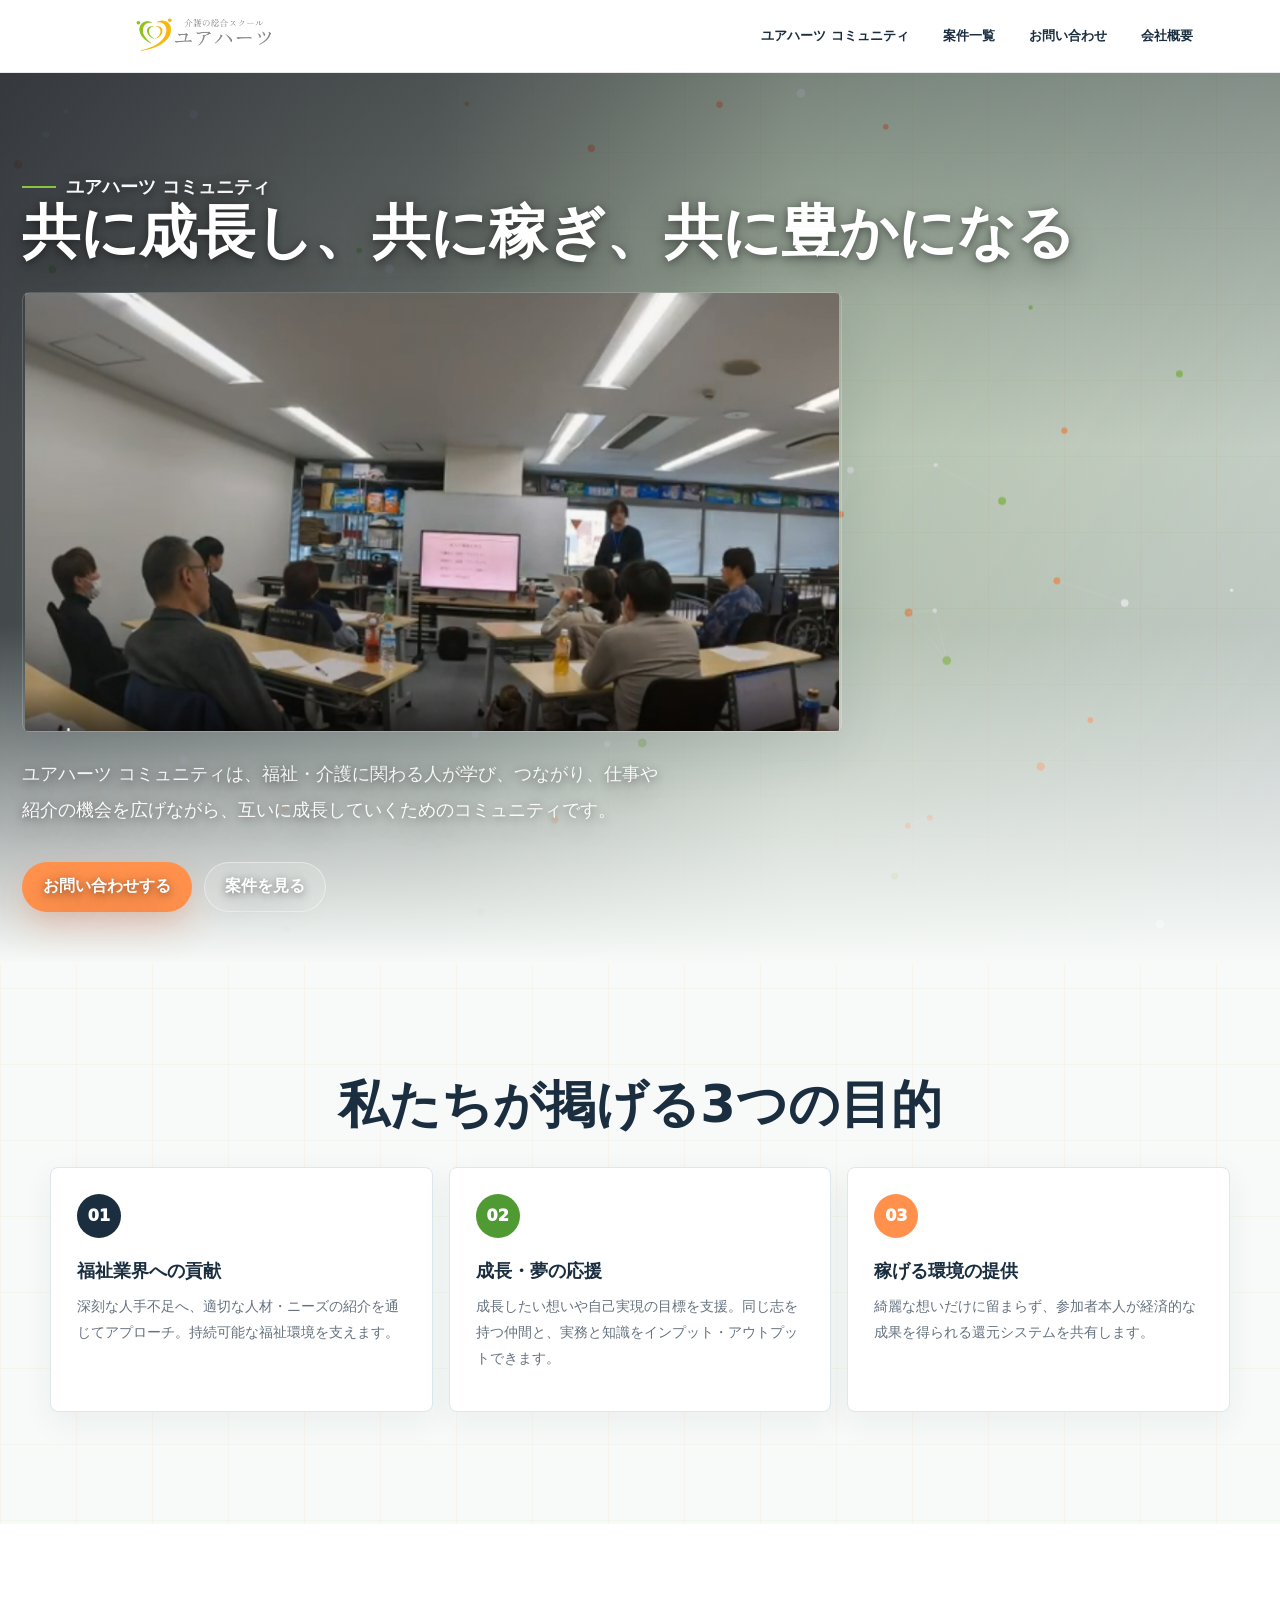
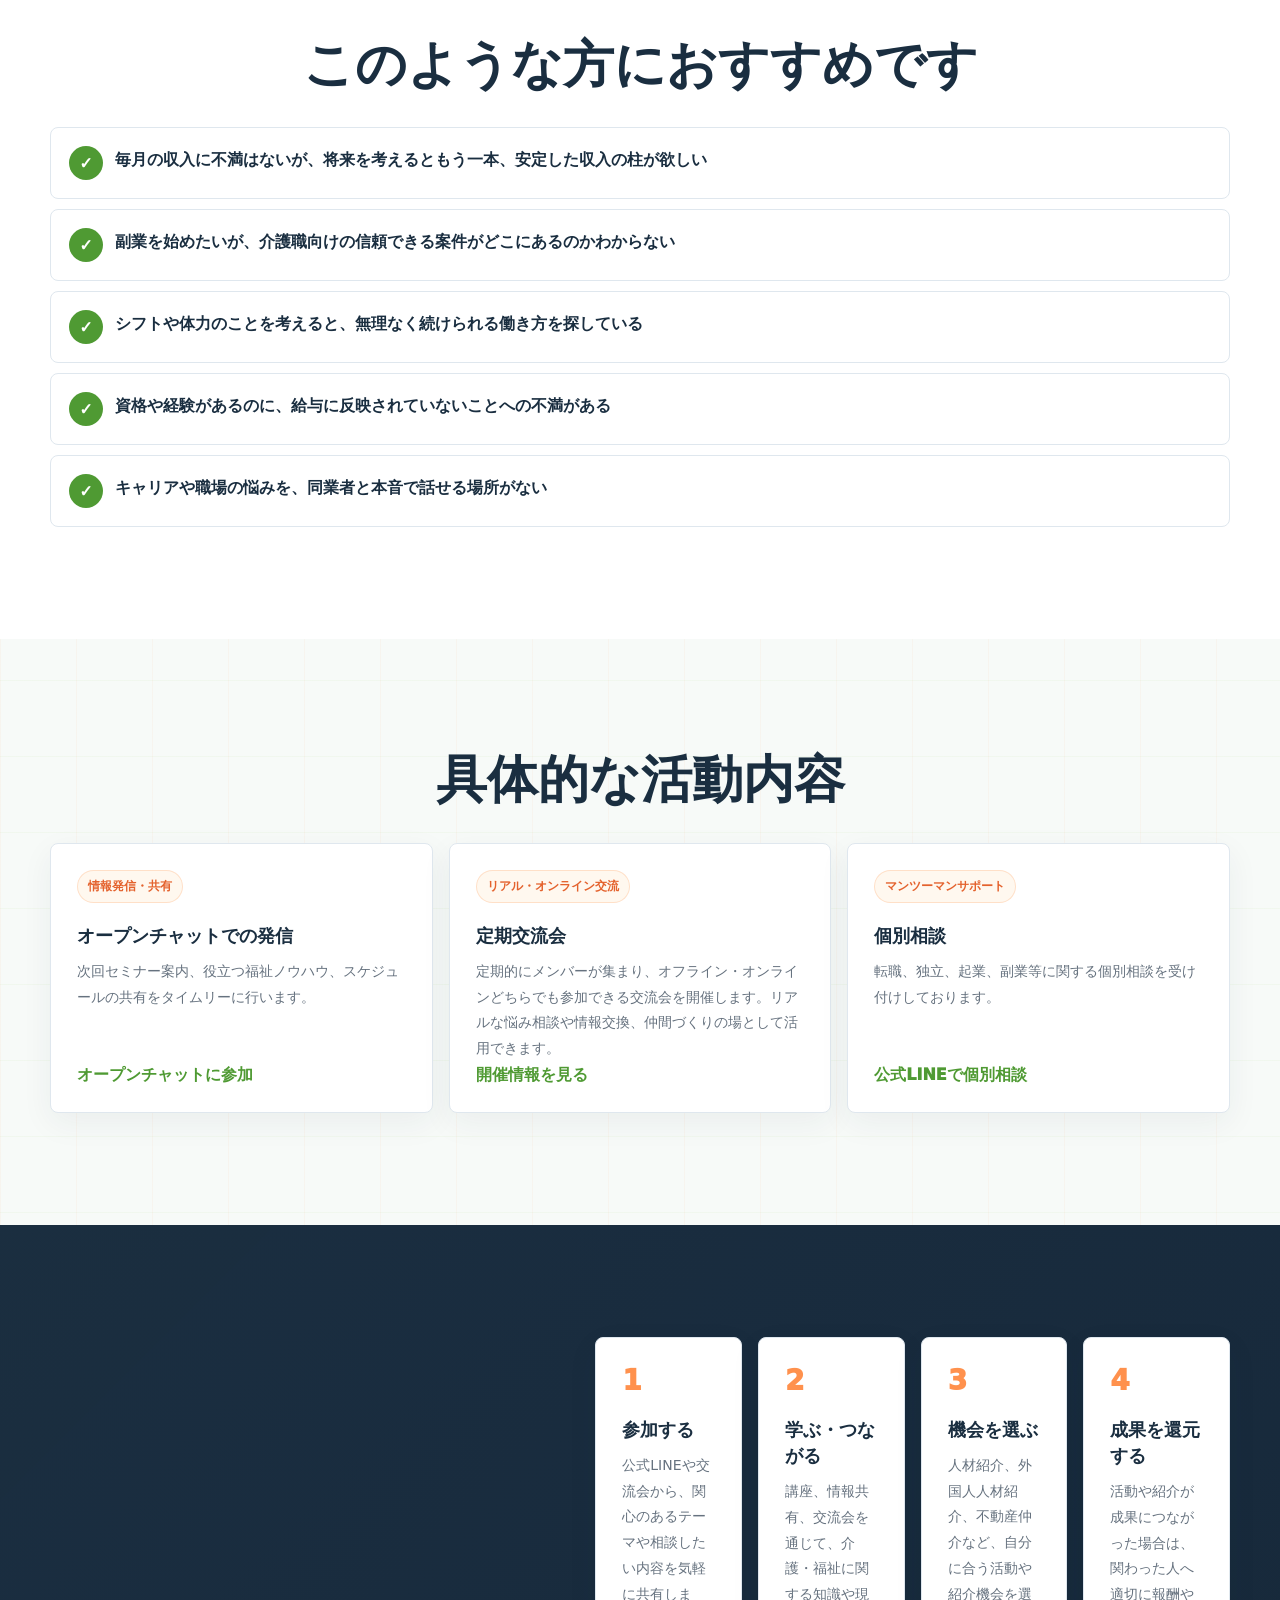
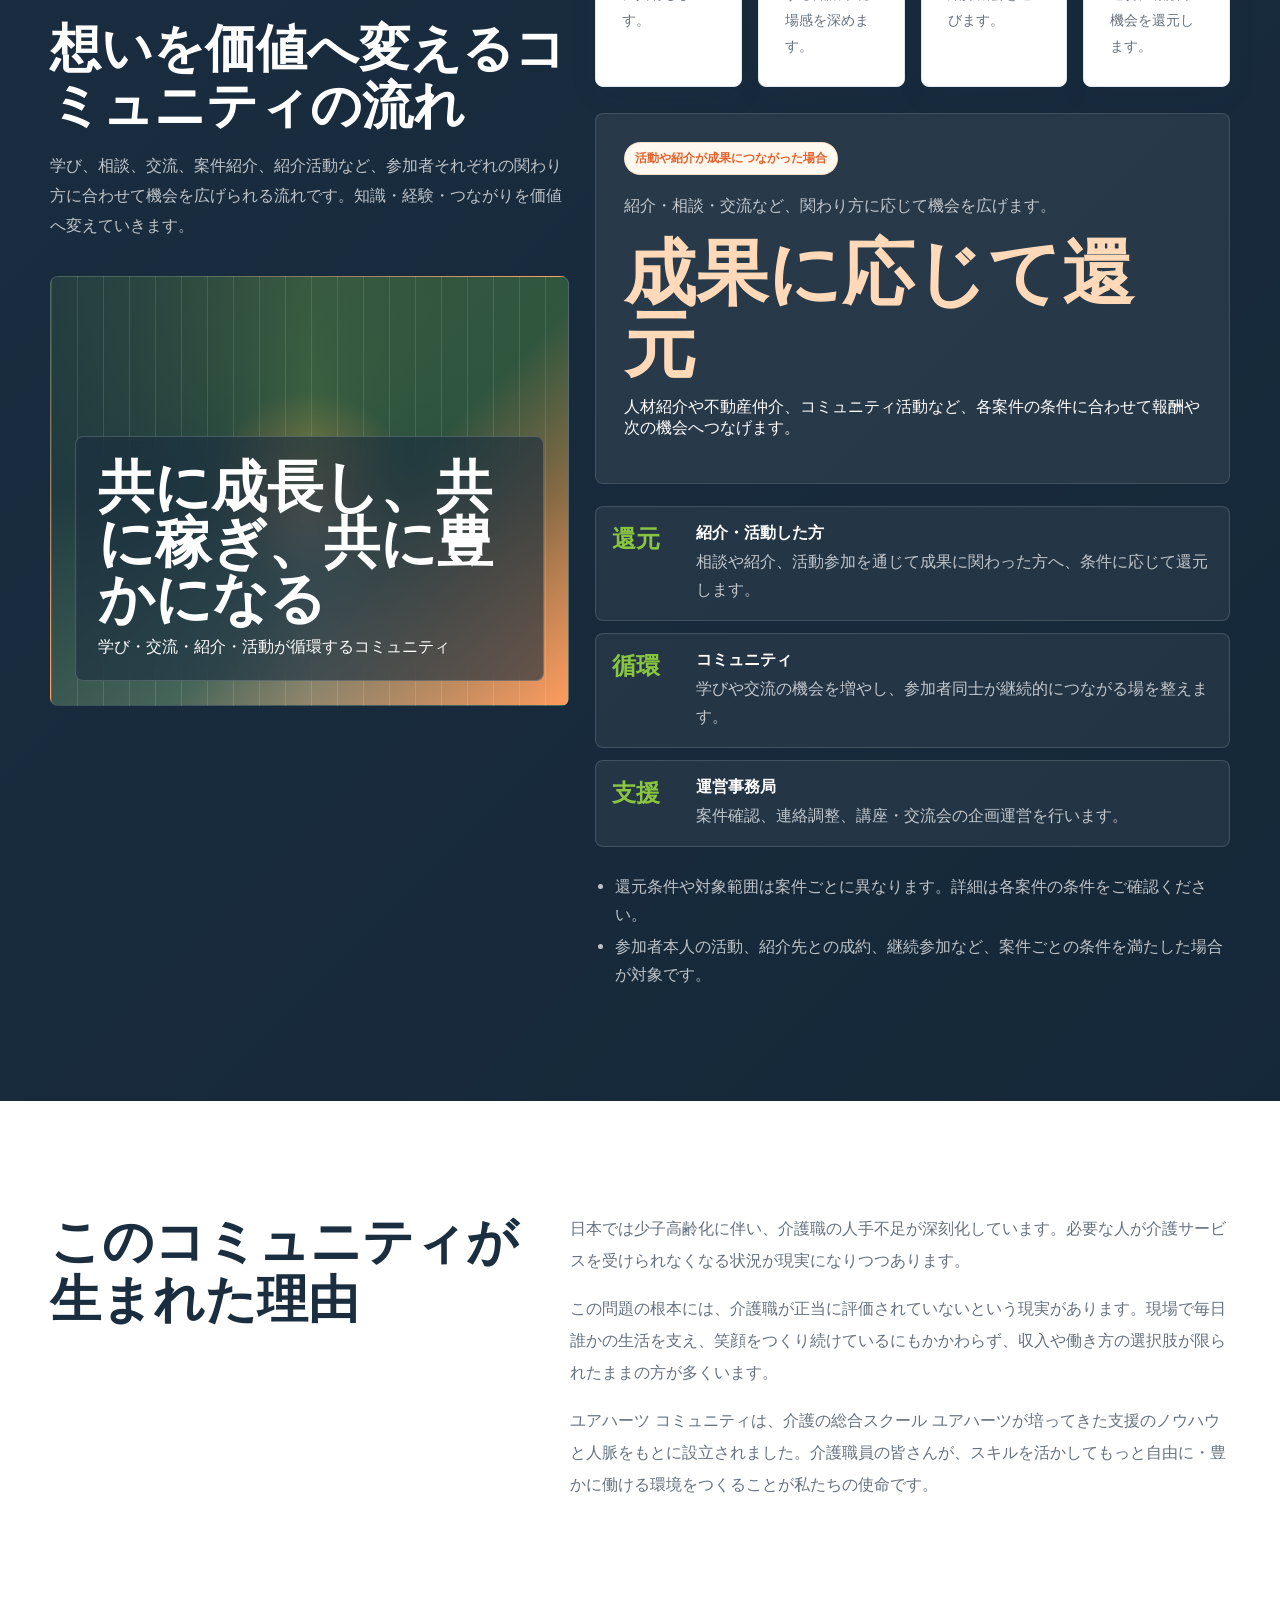
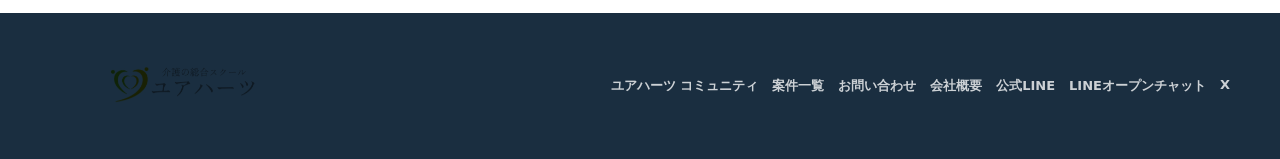
==== commit 1d64264b: "Update index.html" ====
--- a/index.html
+++ b/index.html
@@ -9,7 +9,7 @@
     <link rel="preconnect" href="https://fonts.googleapis.com">
     <link rel="preconnect" href="https://fonts.gstatic.com" crossorigin>
     <link href="https://fonts.googleapis.com/css2?family=Inter:wght@600;700;800;900&family=Noto+Sans+JP:wght@400;500;700;900&display=swap" rel="stylesheet">
-    <link rel="stylesheet" href="styles/site.css?v=hero-title-one-line">
+    <link rel="stylesheet" href="styles/site.css?v=footer-logo-contrast">
     <script type="module" src="scripts/app.js?v=school-name-update"></script>
   </head>
   <body>
@@ -42,7 +42,7 @@
             <p class="eyebrow" data-hero-eyebrow>ユアハーツ コミュニティ</p>
             <h1 data-hero-title>共に成長し、共に稼ぎ、共に豊かになる</h1>
             <div class="hero-media kinetic-panel" data-hero-media aria-label="ユアハーツ コミュニティのイメージ画像"></div>
-            <p data-hero-lead></p>
+            <p data-hero-lead>ユアハーツ コミュニティは、福祉・介護に関わる人が学び、つながり、仕事や紹介の機会を広げながら、互いに成長していくためのコミュニティです。</p>
             <div class="hero-actions">
               <a class="button primary" href="contact.html" data-primary-cta>お問い合わせする</a>
               <a class="button secondary" href="jobs.html" data-secondary-cta>案件を見る</a>
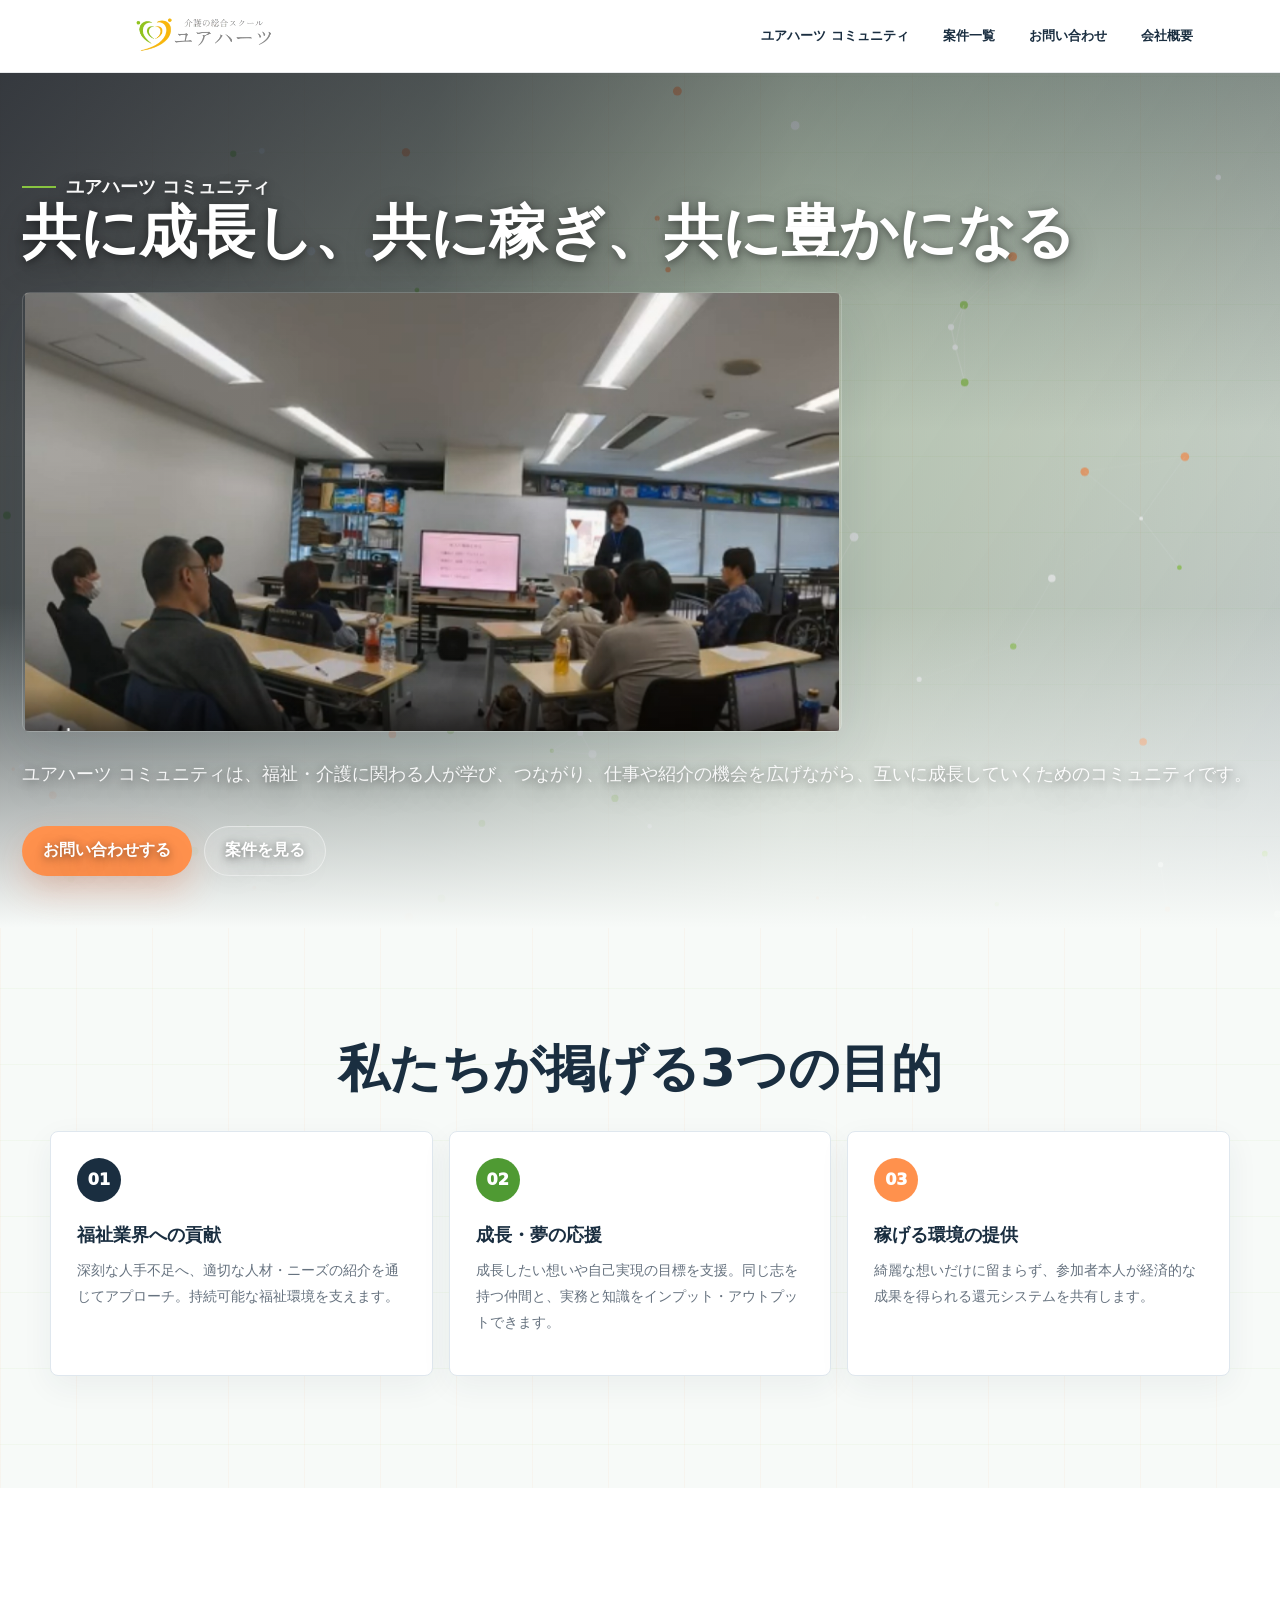
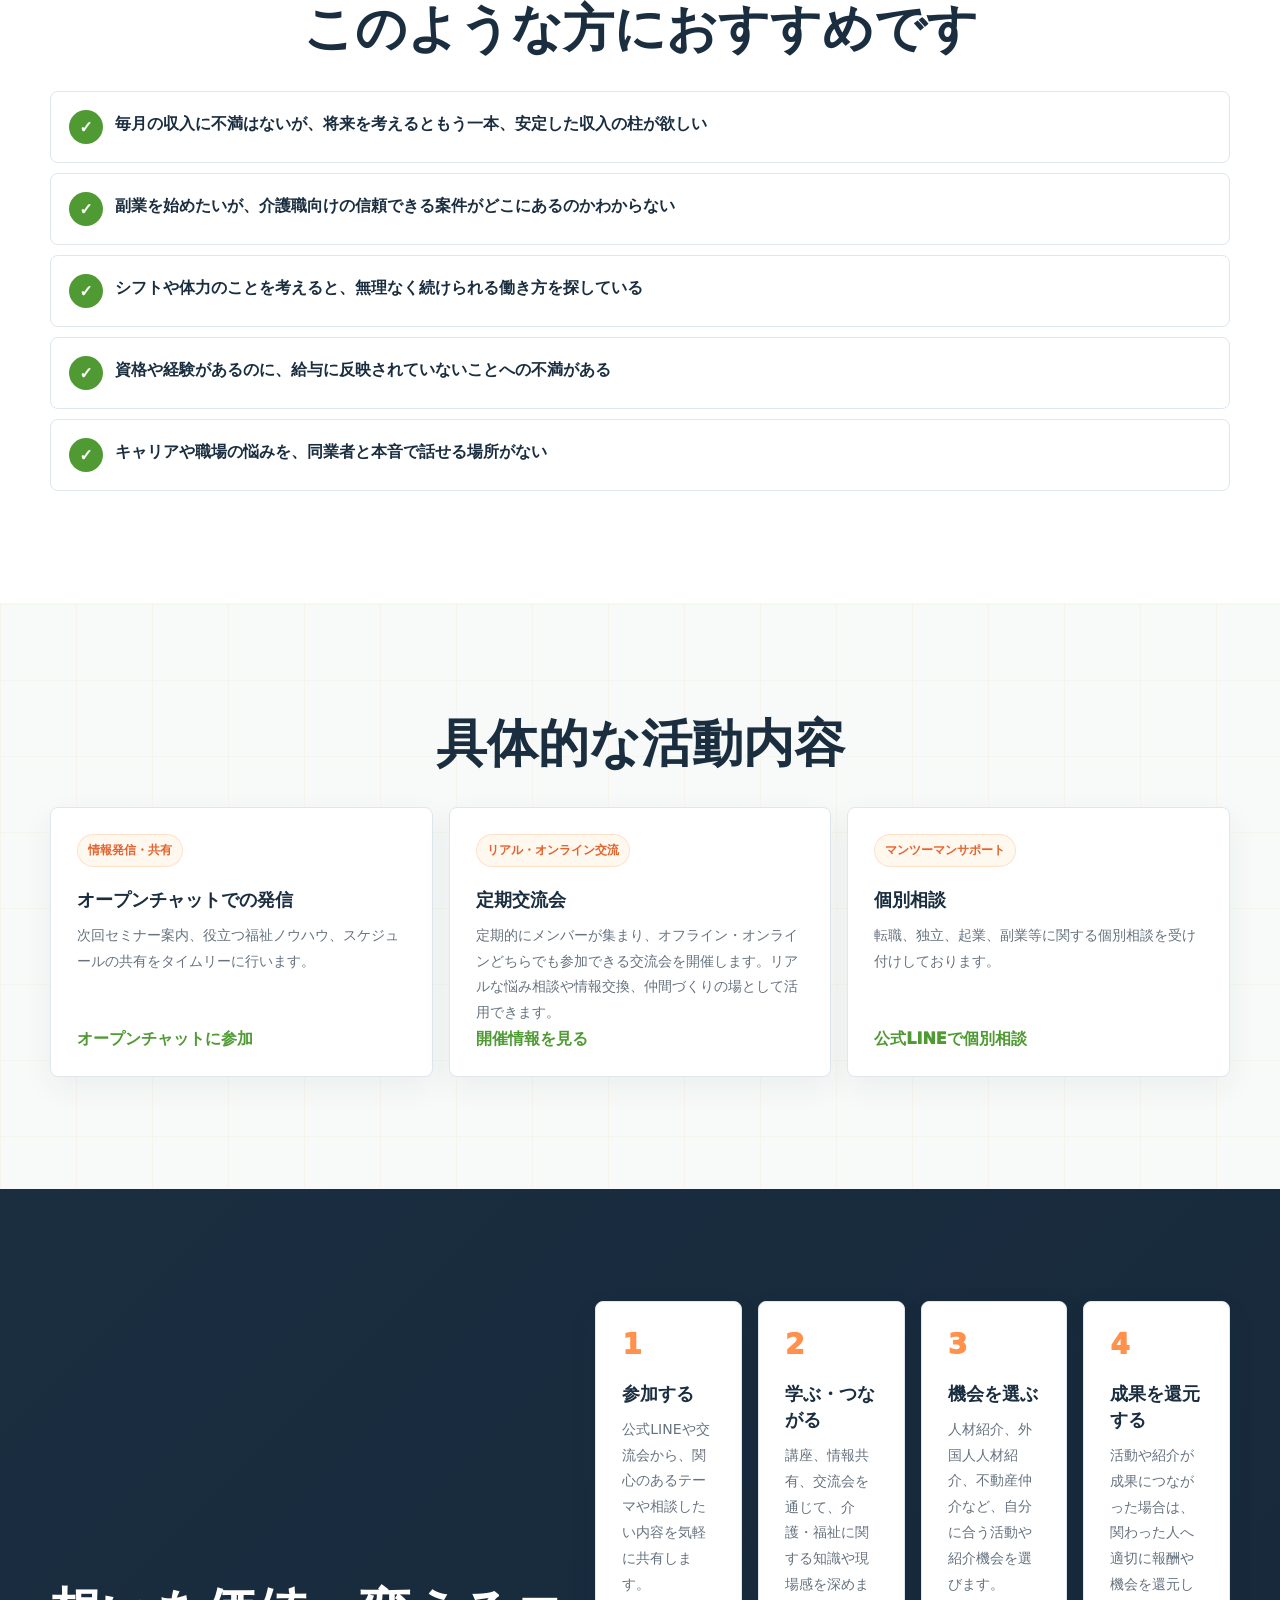
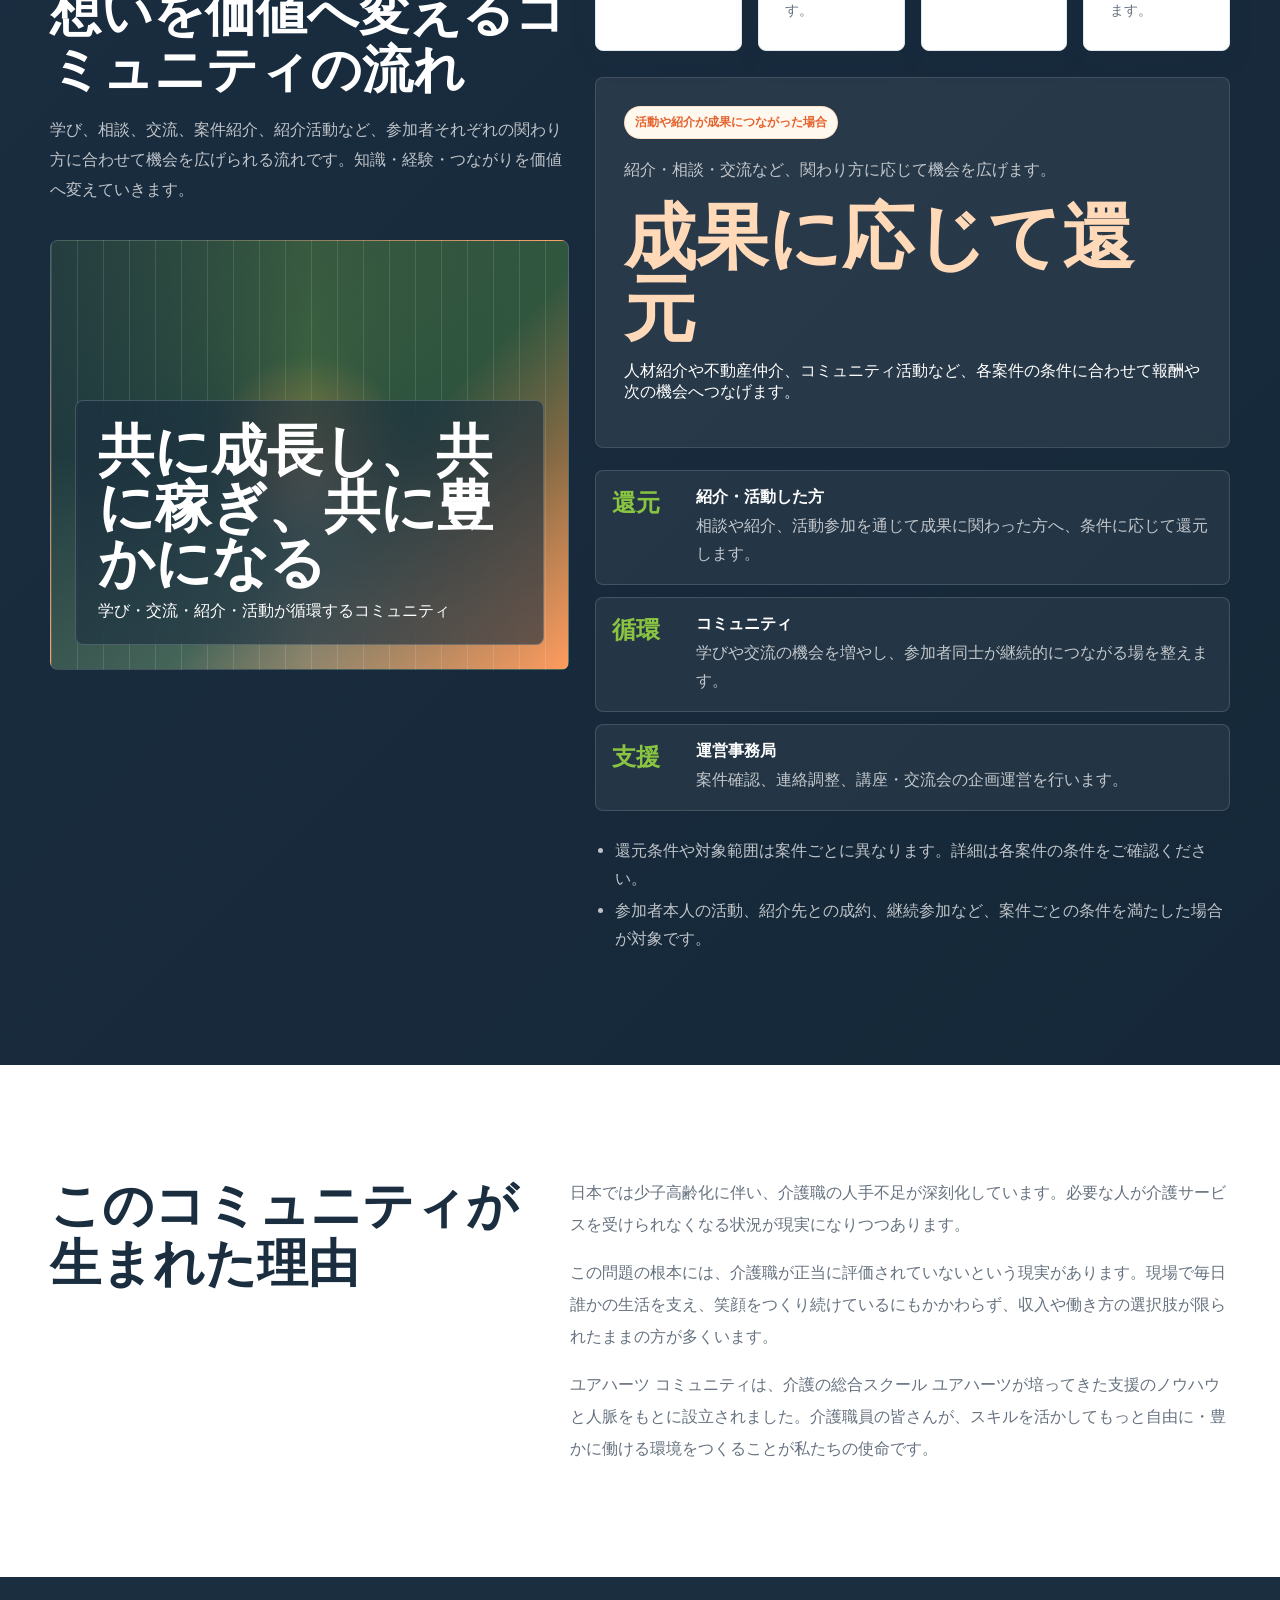
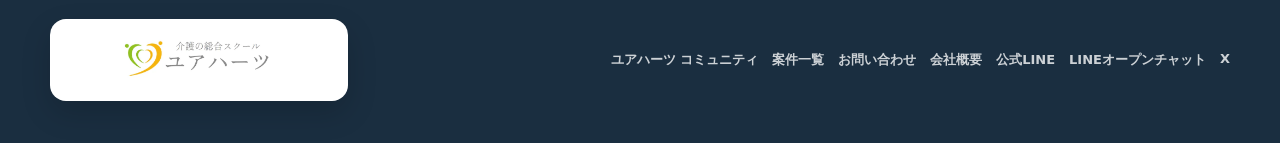
==== commit c45afbbf: "Update index.html" ====
--- a/index.html
+++ b/index.html
@@ -10,6 +10,7 @@
     <link rel="preconnect" href="https://fonts.gstatic.com" crossorigin>
     <link href="https://fonts.googleapis.com/css2?family=Inter:wght@600;700;800;900&family=Noto+Sans+JP:wght@400;500;700;900&display=swap" rel="stylesheet">
     <link rel="stylesheet" href="styles/site.css?v=footer-logo-contrast">
+    <link rel="stylesheet" href="styles/site.css?v=mobile-hero-image">
     <script type="module" src="scripts/app.js?v=school-name-update"></script>
   </head>
   <body>
--- a/styles/site.css
+++ b/styles/site.css
@@ -1717,3 +1717,22 @@
 .login-card .brand-logo-full {
   mix-blend-mode: multiply;
 }
+
+/* トップページの説明文を1行表示にする */
+.hero [data-hero-lead] {
+  max-width: none;
+  white-space: nowrap;
+}
+
+/* フッター下部のロゴを背景に埋もれないようにする */
+.site-footer .brand {
+  padding: 10px 14px;
+  border-radius: 16px;
+  background: var(--white);
+  box-shadow: 0 12px 30px rgba(0, 0, 0, .16);
+}
+
+/* フッターのロゴだけ合成表示を解除する */
+.site-footer .brand-logo-full {
+  mix-blend-mode: normal;
+}
--- a/styles/site.css
+++ b/styles/site.css
@@ -1717,3 +1717,22 @@
 .login-card .brand-logo-full {
   mix-blend-mode: multiply;
 }
+
+/* トップページの説明文を1行表示にする */
+.hero [data-hero-lead] {
+  max-width: none;
+  white-space: nowrap;
+}
+
+/* フッター下部のロゴを背景に埋もれないようにする */
+.site-footer .brand {
+  padding: 10px 14px;
+  border-radius: 16px;
+  background: var(--white);
+  box-shadow: 0 12px 30px rgba(0, 0, 0, .16);
+}
+
+/* フッターのロゴだけ合成表示を解除する */
+.site-footer .brand-logo-full {
+  mix-blend-mode: normal;
+}
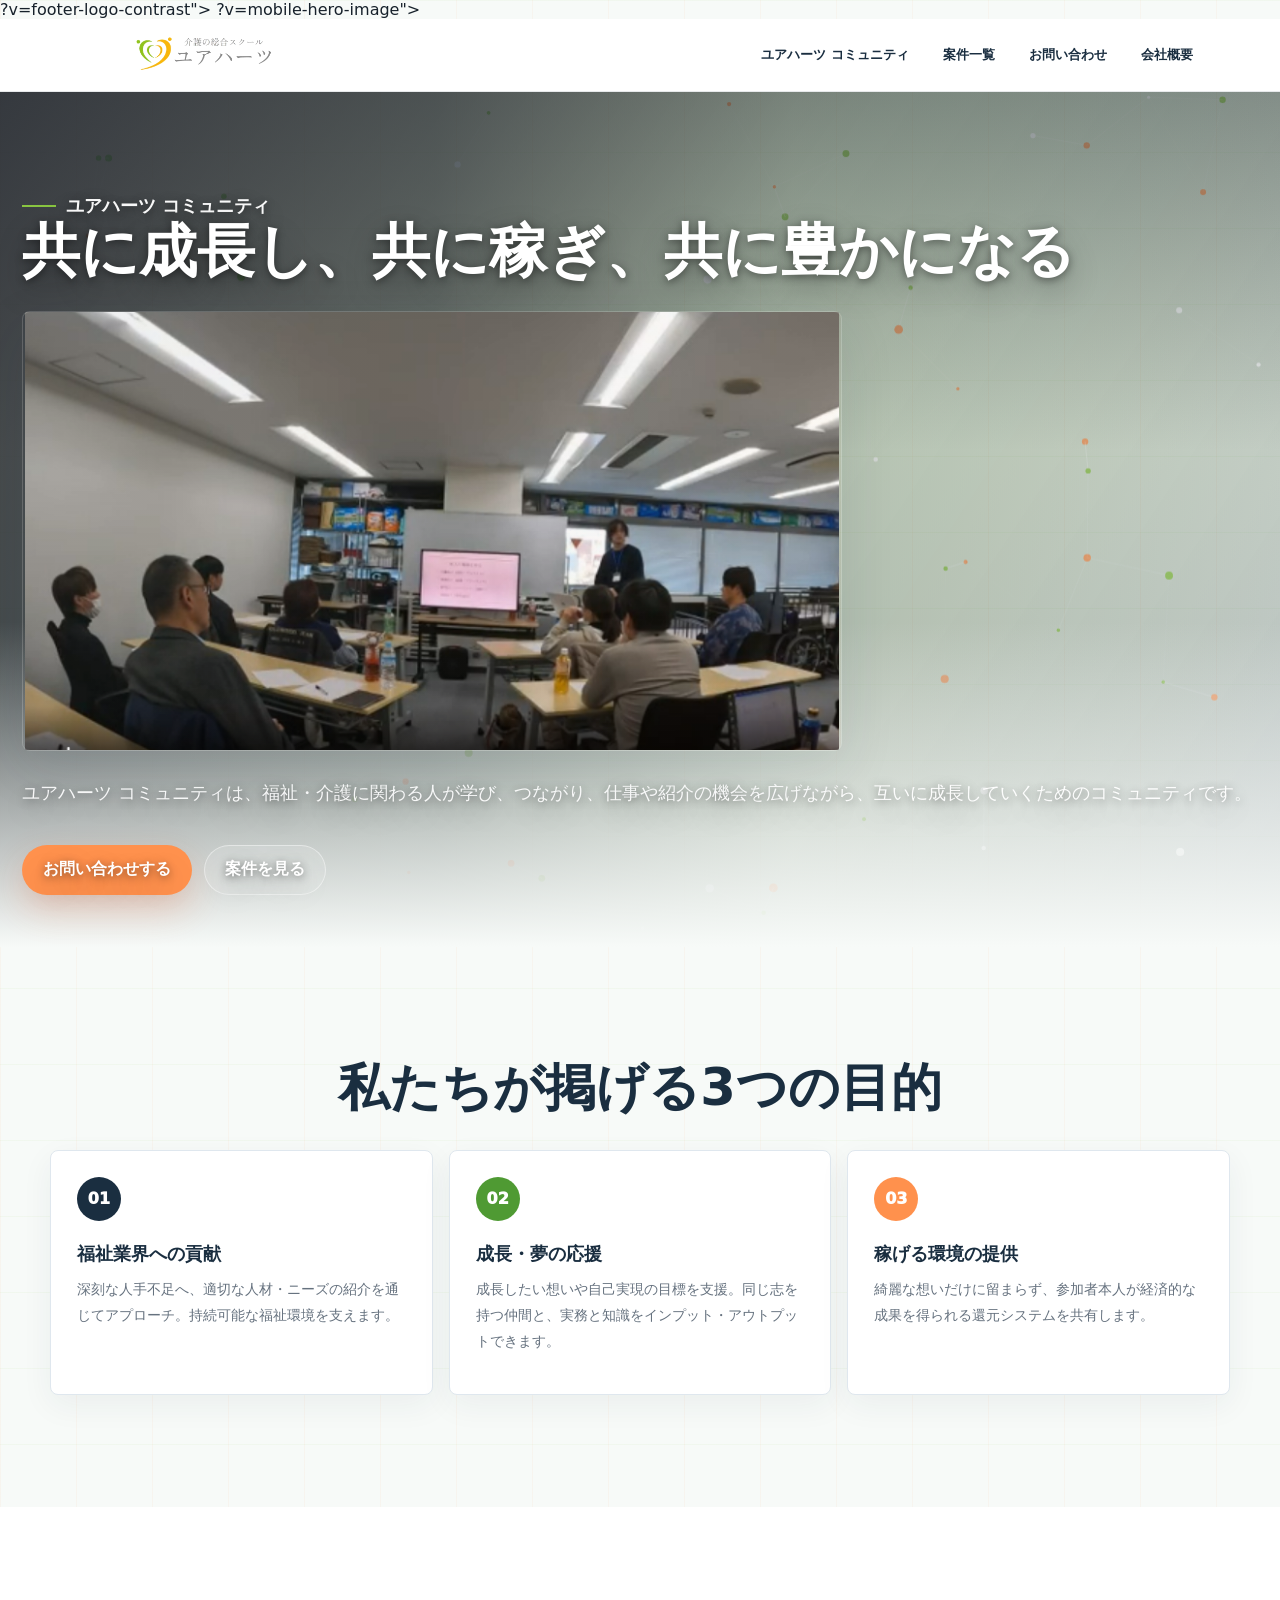
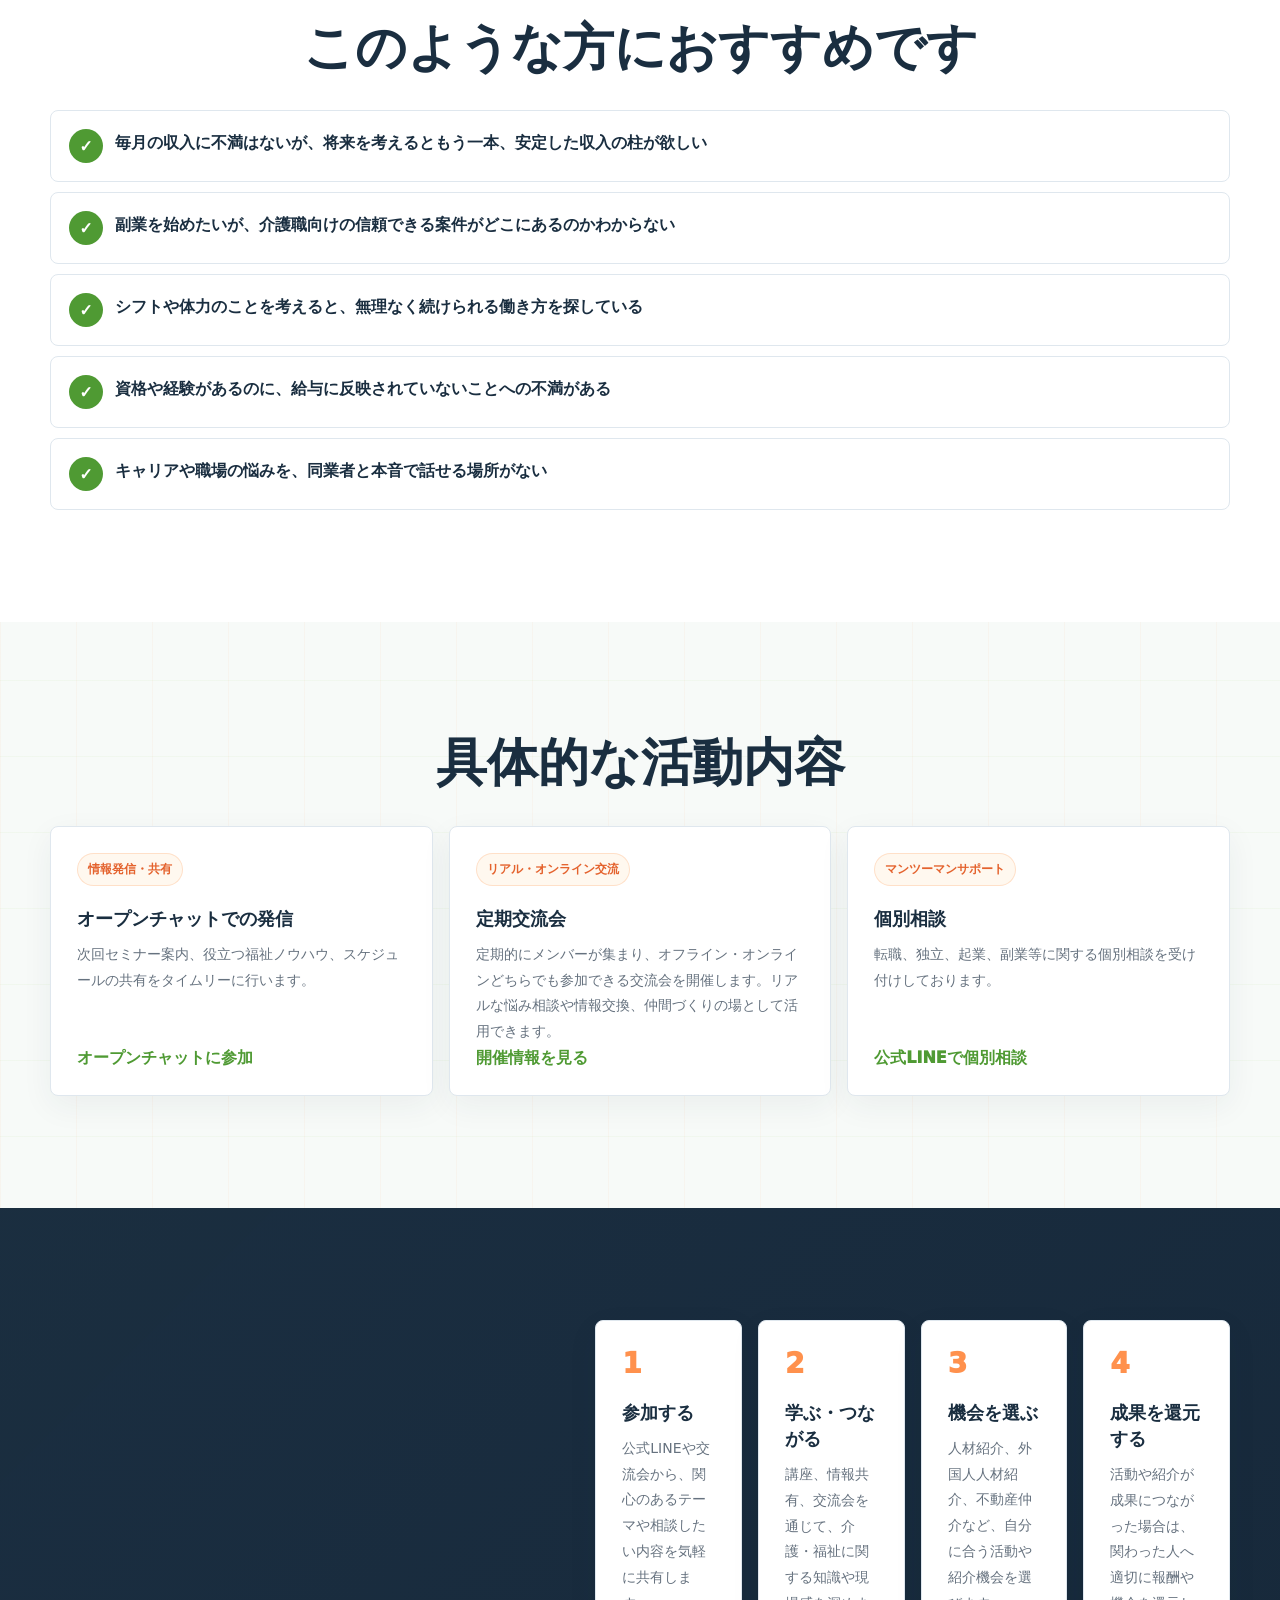
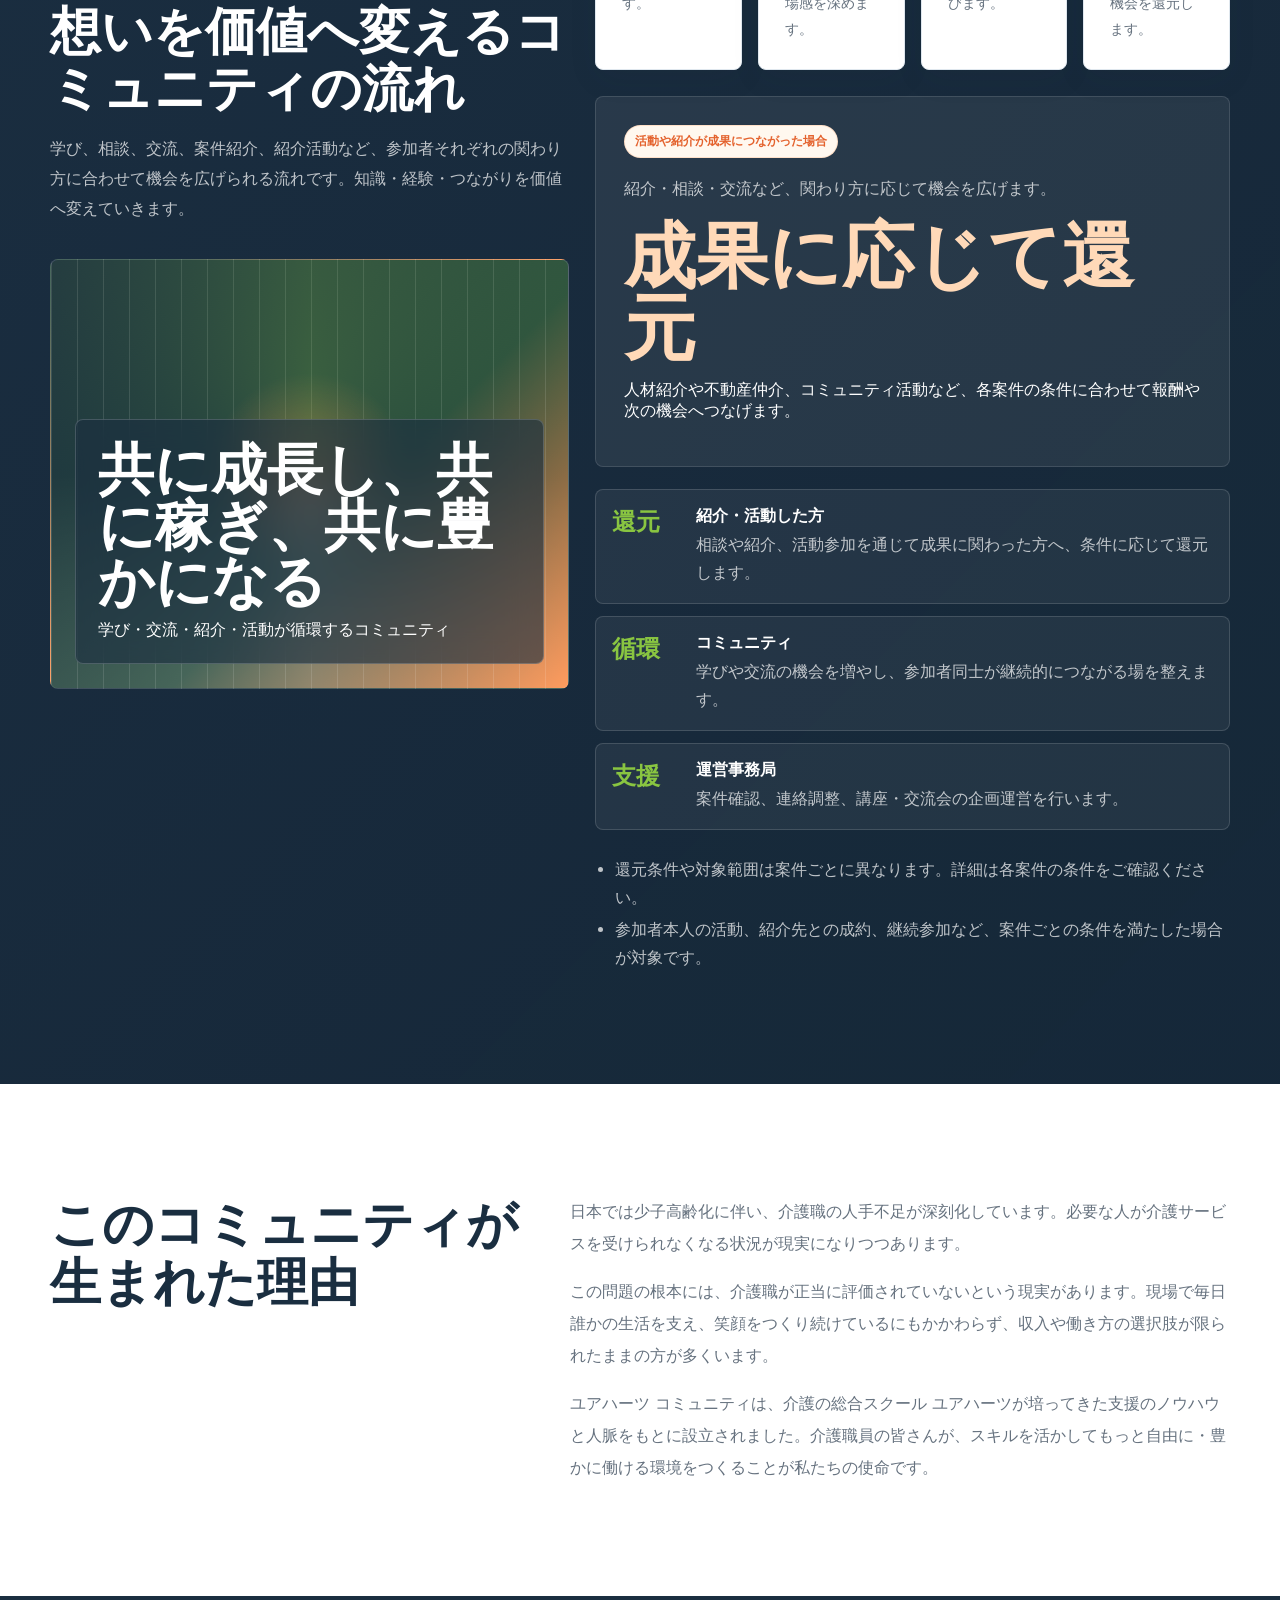
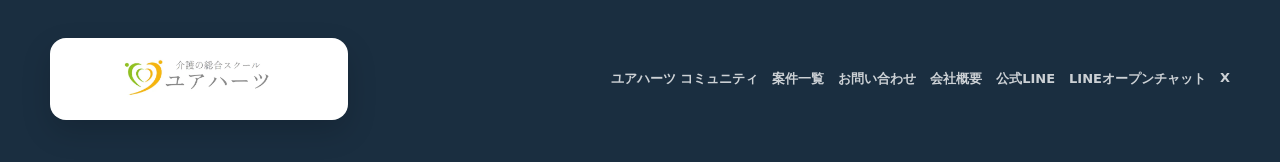
==== commit 49378769: "Update index.html" ====
--- a/index.html
+++ b/index.html
@@ -9,8 +9,8 @@
     <link rel="preconnect" href="https://fonts.googleapis.com">
     <link rel="preconnect" href="https://fonts.gstatic.com" crossorigin>
     <link href="https://fonts.googleapis.com/css2?family=Inter:wght@600;700;800;900&family=Noto+Sans+JP:wght@400;500;700;900&display=swap" rel="stylesheet">
-    <link rel="stylesheet" href="styles/site.css?v=footer-logo-contrast">
-    <link rel="stylesheet" href="styles/site.css?v=mobile-hero-image">
+    <link rel="stylesheet" href="styles/site.css?v=mobile-hero-img-element">?v=footer-logo-contrast">
+    <link rel="stylesheet" href="styles/site.css?v=mobile-hero-img-element">?v=mobile-hero-image">
     <script type="module" src="scripts/app.js?v=school-name-update"></script>
   </head>
   <body>
--- a/styles/site.css
+++ b/styles/site.css
@@ -1730,9 +1730,93 @@
   border-radius: 16px;
   background: var(--white);
   box-shadow: 0 12px 30px rgba(0, 0, 0, .16);
+
+  /* トップページ説明文：PCでは1行表示 */
+.hero [data-hero-lead] {
+  max-width: none;
+  white-space: nowrap;
+}
+
+/* スマートフォンでは横はみ出しを防ぐ */
+@media (max-width: 760px) {
+  .hero h1 {
+    font-size: clamp(20px, 5vw, 38px);
+    line-height: 1.02;
+    white-space: normal;
+  }
+
+  .hero [data-hero-lead] {
+    max-width: 100%;
+    white-space: normal;
+  }
+
+  .hero-media,
+  .hero-media.has-image {
+    width: 100%;
+    max-width: 100%;
+    min-height: 0;
+    aspect-ratio: 1680 / 901;
+    background-position: center;
+    background-repeat: no-repeat;
+    background-size: 100% 100%, contain;
+  }
+}
+
+/* フッター下部のロゴを背景に埋もれないようにする */
+.site-footer .brand {
+  padding: 10px 14px;
+  border-radius: 16px;
+  background: var(--white);
+  box-shadow: 0 12px 30px rgba(0, 0, 0, .16);
 }
 
 /* フッターのロゴだけ合成表示を解除する */
 .site-footer .brand-logo-full {
   mix-blend-mode: normal;
 }
+}
+
+/* フッターのロゴだけ合成表示を解除する */
+.site-footer .brand-logo-full {
+  mix-blend-mode: normal;
+}
+
+.hero [data-hero-lead] {
+  max-width: none;
+  white-space: nowrap;
+}
+
+@media (max-width: 760px) {
+  .hero h1 {
+    font-size: clamp(20px, 5vw, 38px);
+    line-height: 1.02;
+    white-space: normal;
+  }
+
+  .hero [data-hero-lead] {
+    max-width: 100%;
+    white-space: normal;
+  }
+
+  .hero-media,
+  .hero-media.has-image {
+    width: 100%;
+    max-width: 100%;
+    min-height: 0;
+    aspect-ratio: 1680 / 901;
+    background-position: center;
+    background-repeat: no-repeat;
+    background-size: 100% 100%, contain;
+  }
+}
+
+.site-footer .brand {
+  padding: 10px 14px;
+  border-radius: 16px;
+  background: var(--white);
+  box-shadow: 0 12px 30px rgba(0, 0, 0, .16);
+}
+
+.site-footer .brand-logo-full {
+  mix-blend-mode: normal;
+}
--- a/styles/site.css
+++ b/styles/site.css
@@ -1730,9 +1730,93 @@
   border-radius: 16px;
   background: var(--white);
   box-shadow: 0 12px 30px rgba(0, 0, 0, .16);
+
+  /* トップページ説明文：PCでは1行表示 */
+.hero [data-hero-lead] {
+  max-width: none;
+  white-space: nowrap;
+}
+
+/* スマートフォンでは横はみ出しを防ぐ */
+@media (max-width: 760px) {
+  .hero h1 {
+    font-size: clamp(20px, 5vw, 38px);
+    line-height: 1.02;
+    white-space: normal;
+  }
+
+  .hero [data-hero-lead] {
+    max-width: 100%;
+    white-space: normal;
+  }
+
+  .hero-media,
+  .hero-media.has-image {
+    width: 100%;
+    max-width: 100%;
+    min-height: 0;
+    aspect-ratio: 1680 / 901;
+    background-position: center;
+    background-repeat: no-repeat;
+    background-size: 100% 100%, contain;
+  }
+}
+
+/* フッター下部のロゴを背景に埋もれないようにする */
+.site-footer .brand {
+  padding: 10px 14px;
+  border-radius: 16px;
+  background: var(--white);
+  box-shadow: 0 12px 30px rgba(0, 0, 0, .16);
 }
 
 /* フッターのロゴだけ合成表示を解除する */
 .site-footer .brand-logo-full {
   mix-blend-mode: normal;
 }
+}
+
+/* フッターのロゴだけ合成表示を解除する */
+.site-footer .brand-logo-full {
+  mix-blend-mode: normal;
+}
+
+.hero [data-hero-lead] {
+  max-width: none;
+  white-space: nowrap;
+}
+
+@media (max-width: 760px) {
+  .hero h1 {
+    font-size: clamp(20px, 5vw, 38px);
+    line-height: 1.02;
+    white-space: normal;
+  }
+
+  .hero [data-hero-lead] {
+    max-width: 100%;
+    white-space: normal;
+  }
+
+  .hero-media,
+  .hero-media.has-image {
+    width: 100%;
+    max-width: 100%;
+    min-height: 0;
+    aspect-ratio: 1680 / 901;
+    background-position: center;
+    background-repeat: no-repeat;
+    background-size: 100% 100%, contain;
+  }
+}
+
+.site-footer .brand {
+  padding: 10px 14px;
+  border-radius: 16px;
+  background: var(--white);
+  box-shadow: 0 12px 30px rgba(0, 0, 0, .16);
+}
+
+.site-footer .brand-logo-full {
+  mix-blend-mode: normal;
+}
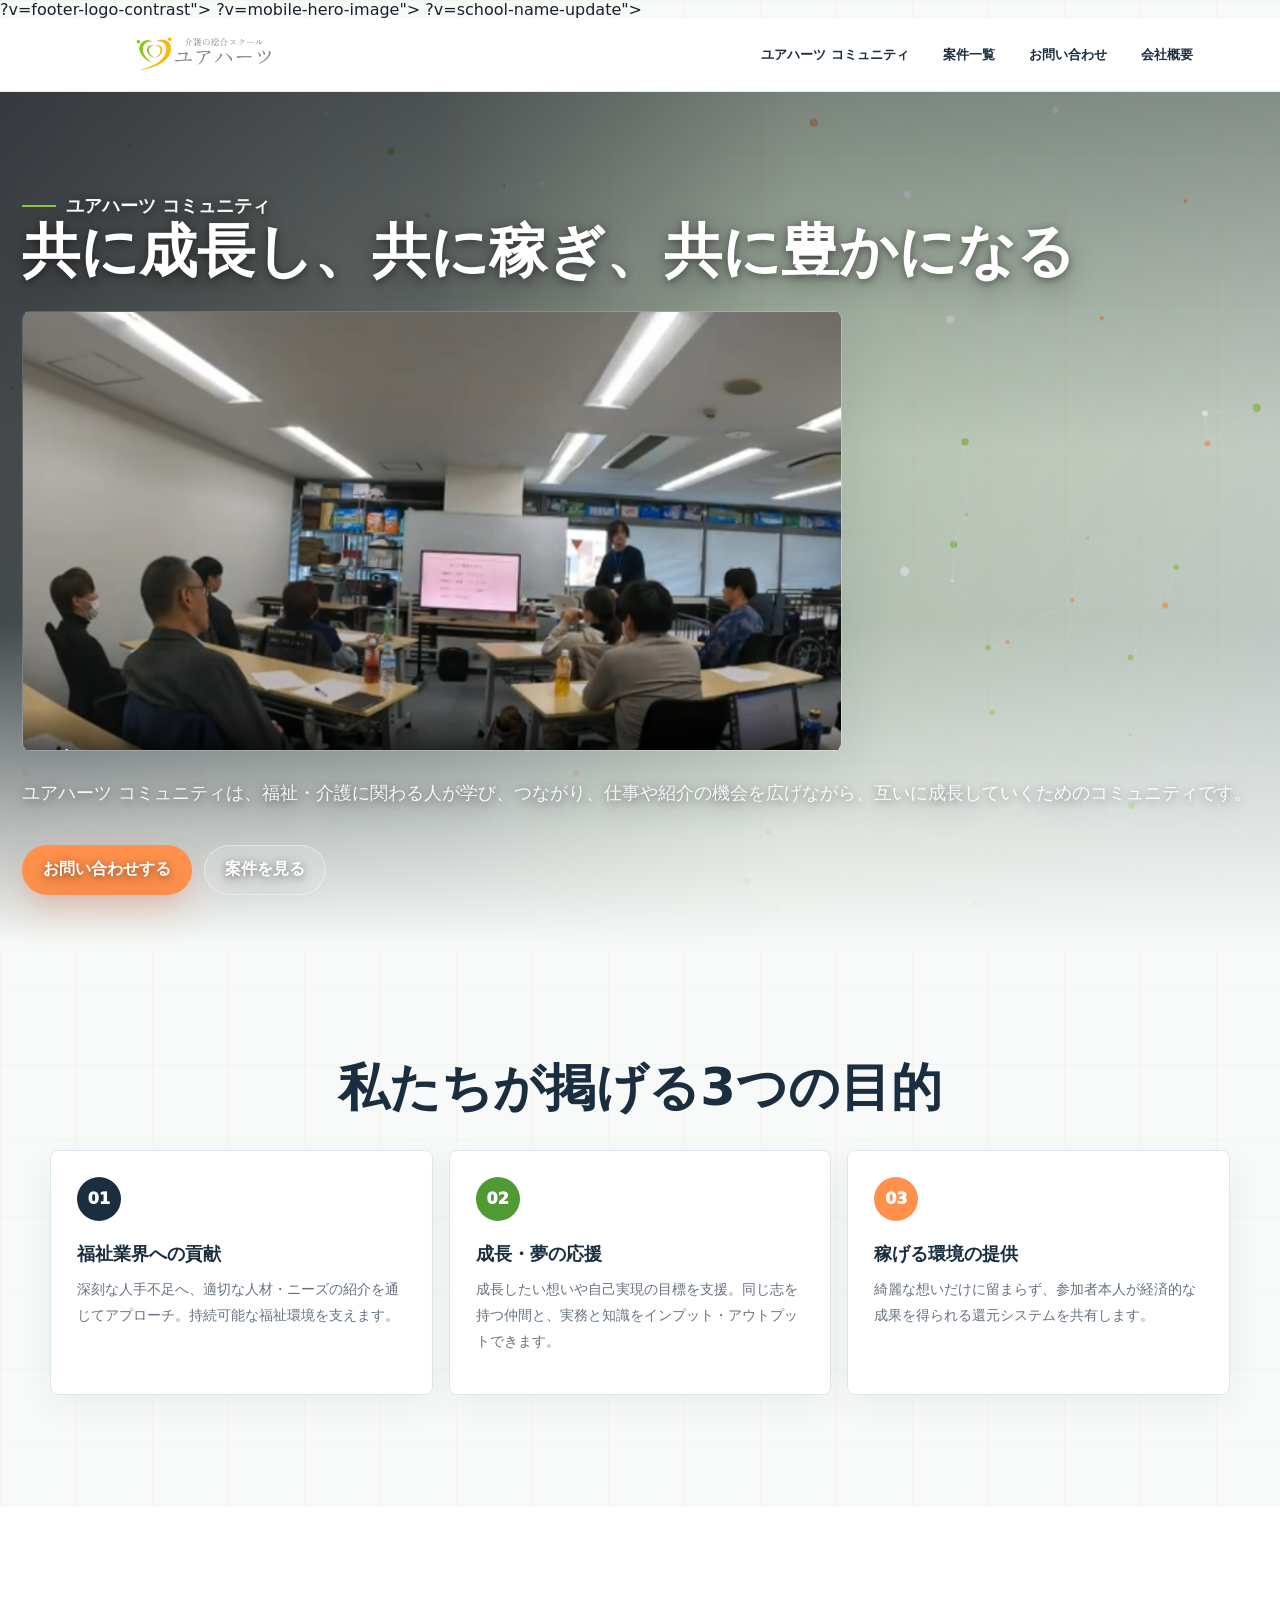
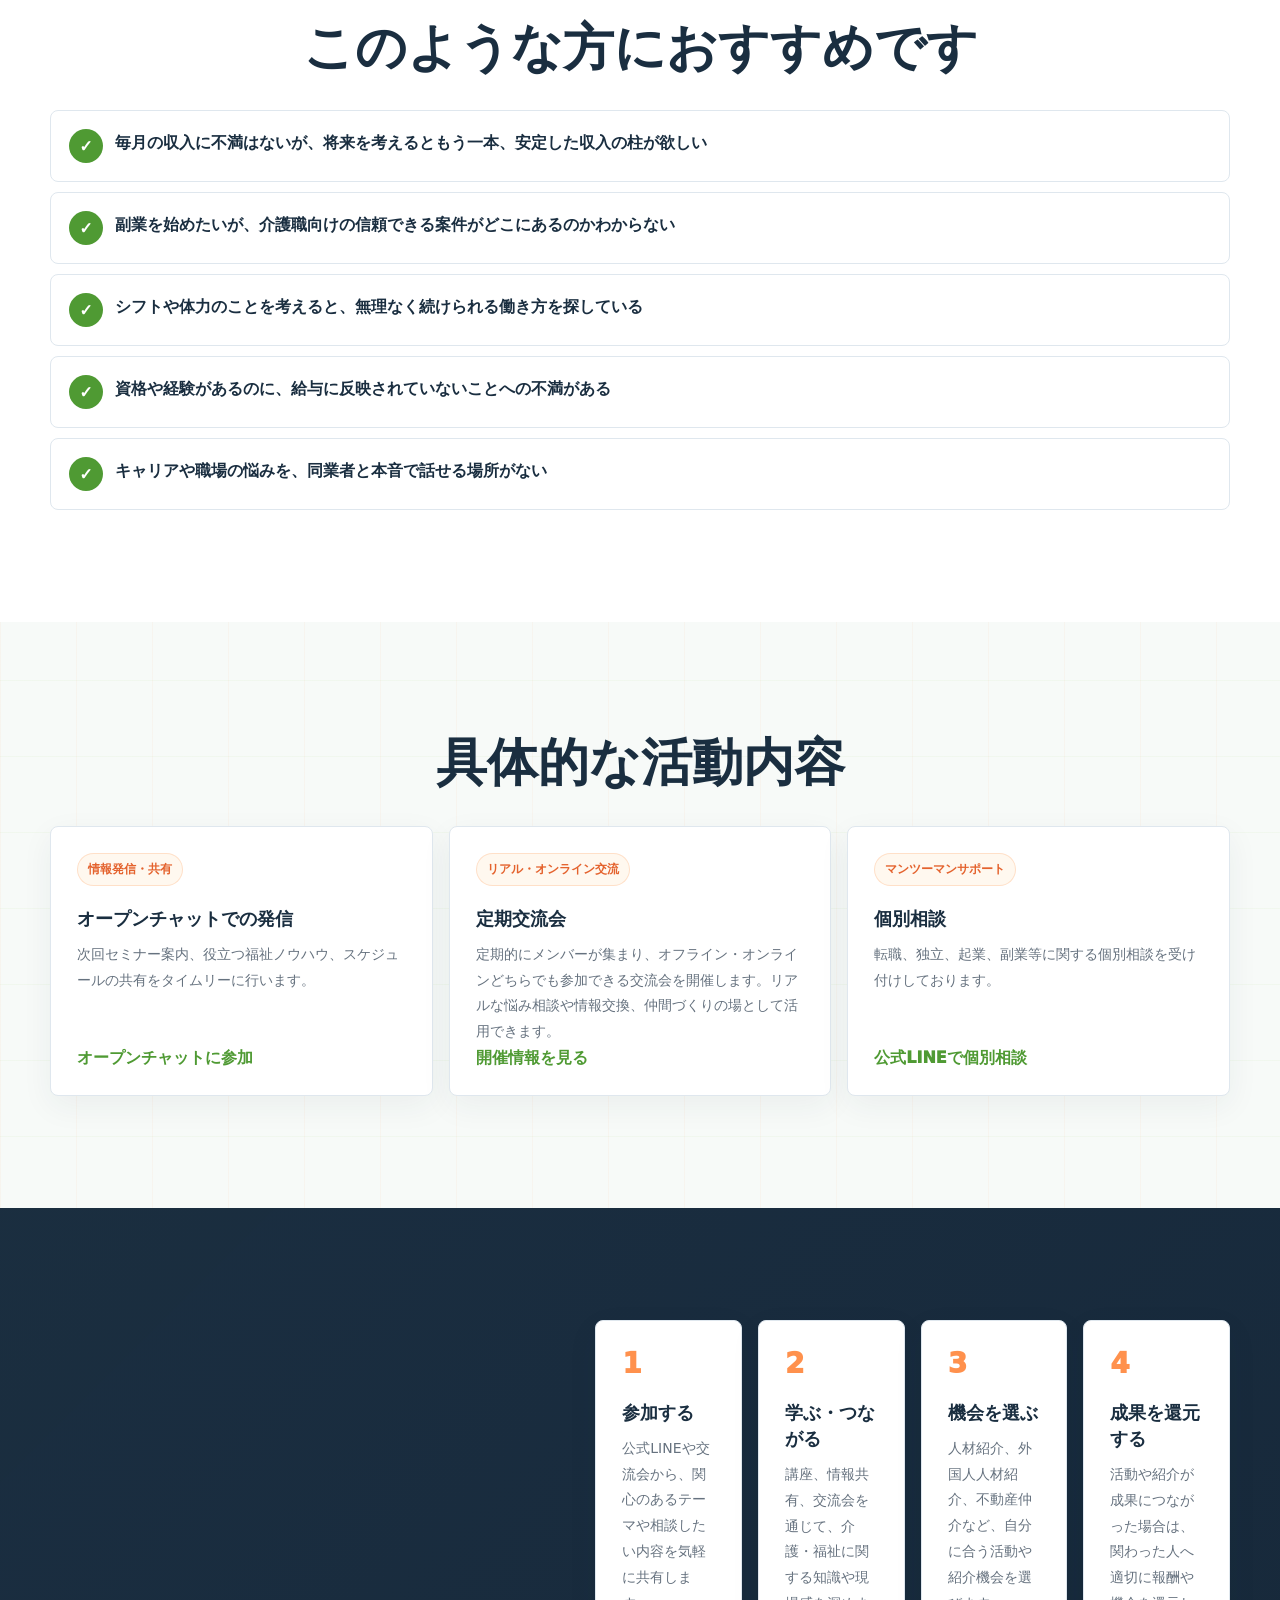
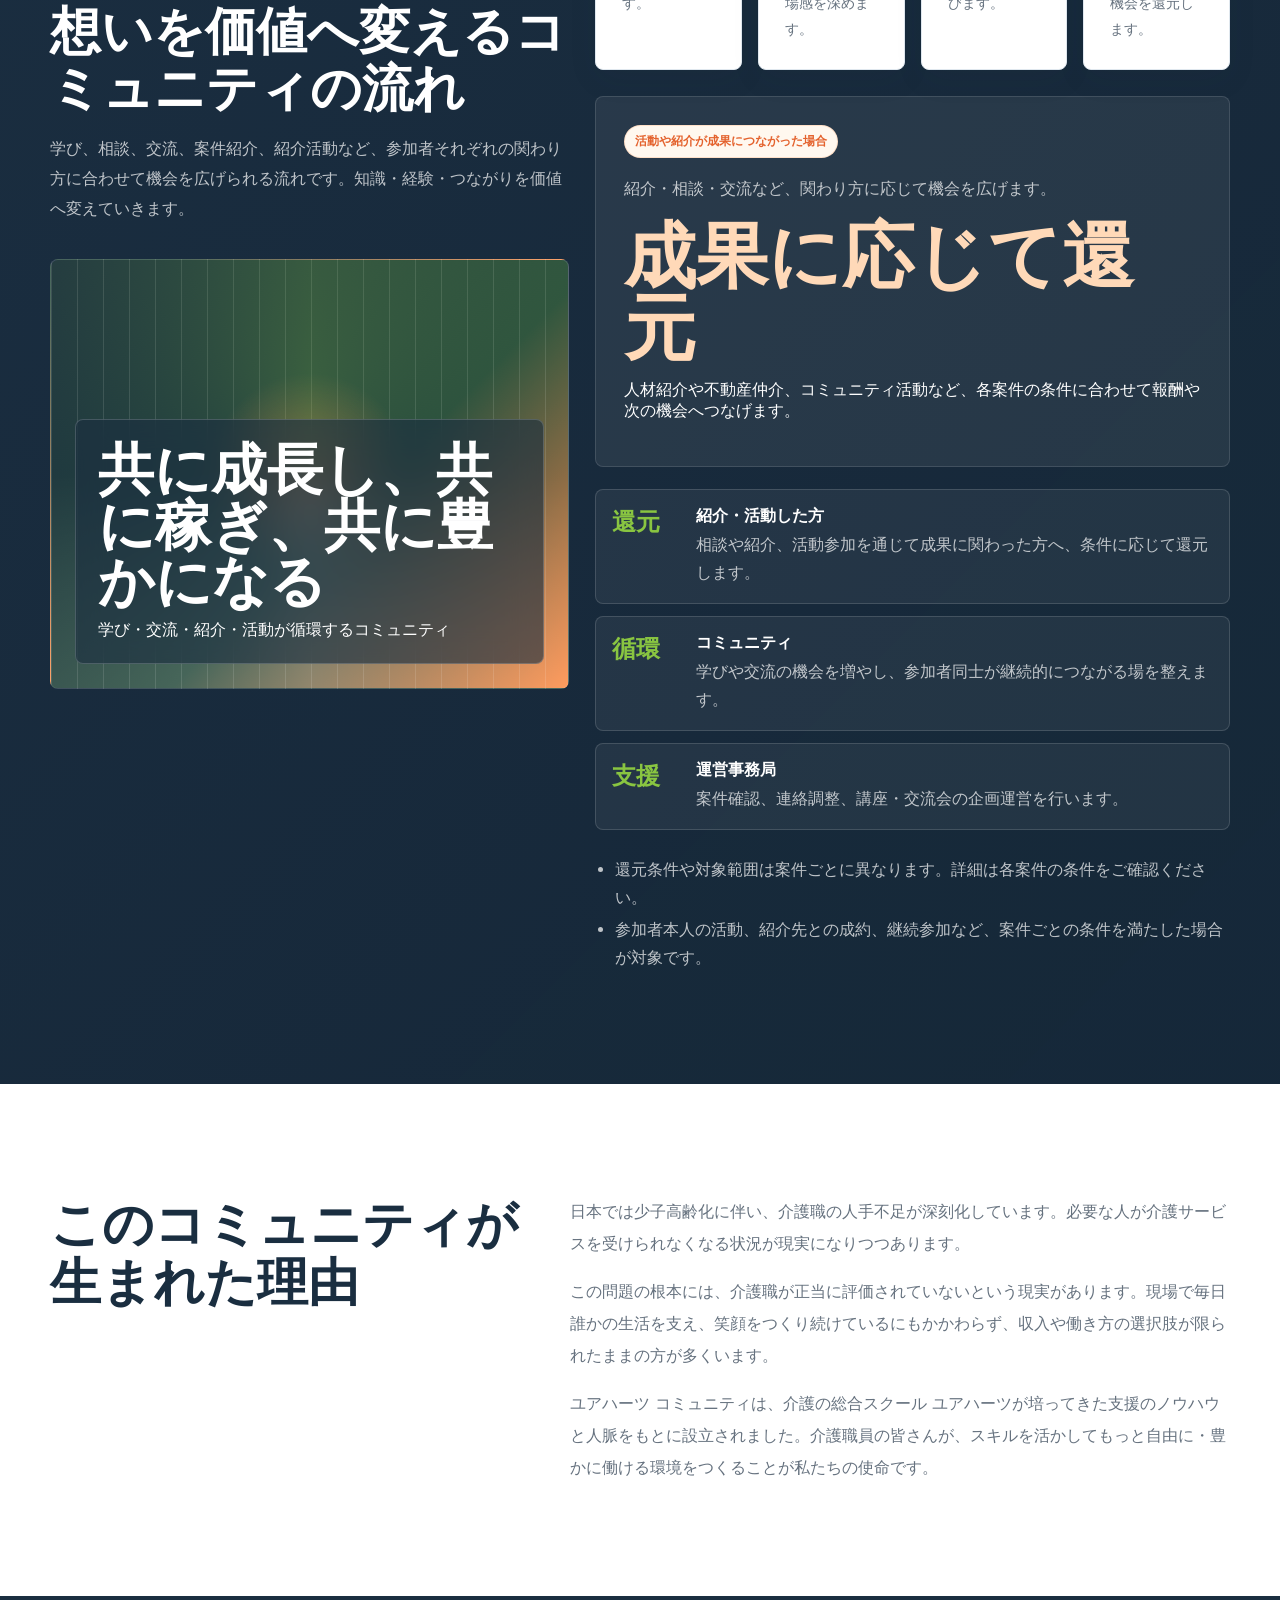
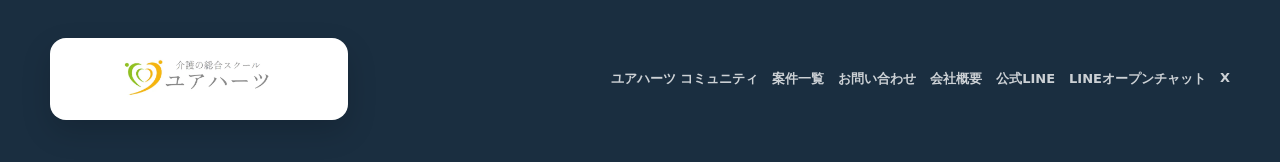
==== commit 7c8f5a83: "Update index.html" ====
--- a/index.html
+++ b/index.html
@@ -11,7 +11,7 @@
     <link href="https://fonts.googleapis.com/css2?family=Inter:wght@600;700;800;900&family=Noto+Sans+JP:wght@400;500;700;900&display=swap" rel="stylesheet">
     <link rel="stylesheet" href="styles/site.css?v=mobile-hero-img-element">?v=footer-logo-contrast">
     <link rel="stylesheet" href="styles/site.css?v=mobile-hero-img-element">?v=mobile-hero-image">
-    <script type="module" src="scripts/app.js?v=school-name-update"></script>
+    <script type="module" src="scripts/app.js?v=mobile-hero-img-element"></script>?v=school-name-update"></script>
   </head>
   <body>
     <header class="site-header">
@@ -42,7 +42,7 @@
           <div class="hero-copy">
             <p class="eyebrow" data-hero-eyebrow>ユアハーツ コミュニティ</p>
             <h1 data-hero-title>共に成長し、共に稼ぎ、共に豊かになる</h1>
-            <div class="hero-media kinetic-panel" data-hero-media aria-label="ユアハーツ コミュニティのイメージ画像"></div>
+            <div class="hero-media kinetic-panel has-image" data-hero-media aria-label="ユアハーツ コミュニティのイメージ画像"><img src="assets/HP用画像.PNG" alt="ユアハーツ コミュニティのイメージ画像"></div>
             <p data-hero-lead>ユアハーツ コミュニティは、福祉・介護に関わる人が学び、つながり、仕事や紹介の機会を広げながら、互いに成長していくためのコミュニティです。</p>
             <div class="hero-actions">
               <a class="button primary" href="contact.html" data-primary-cta>お問い合わせする</a>
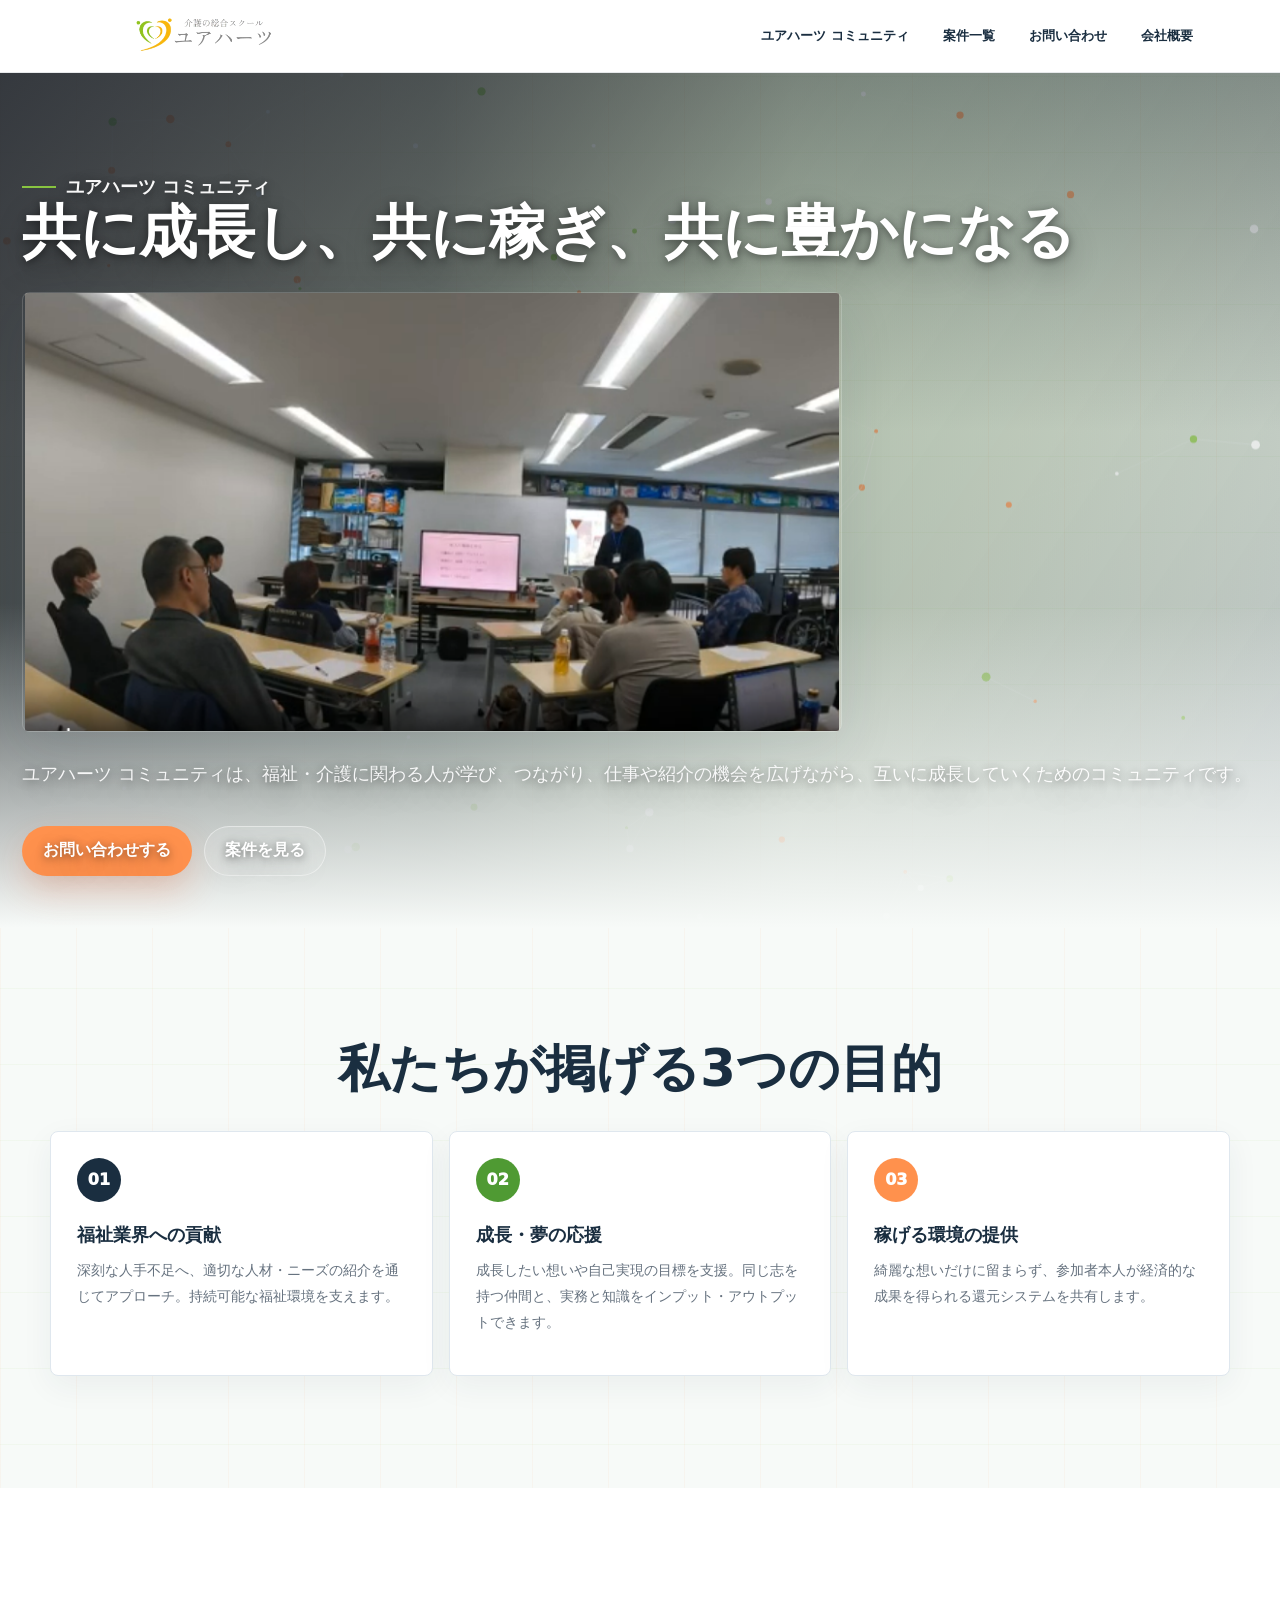
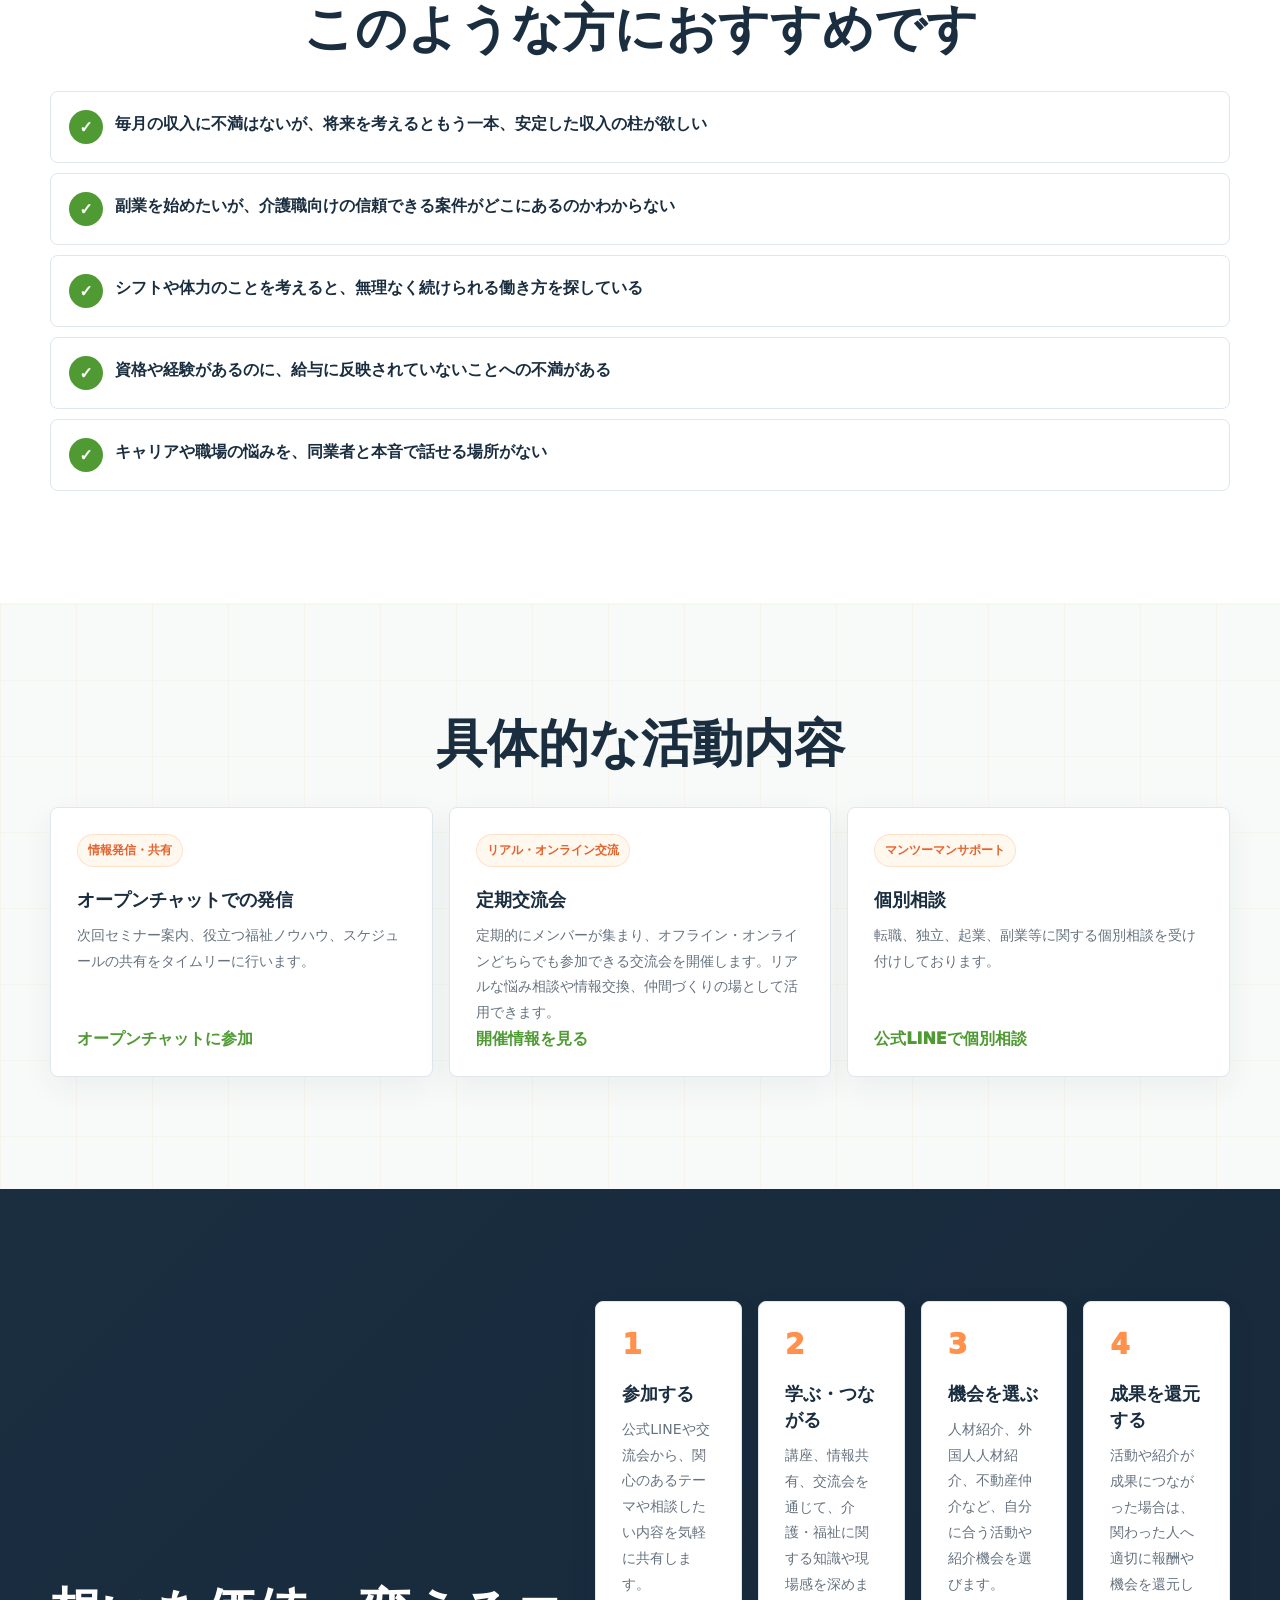
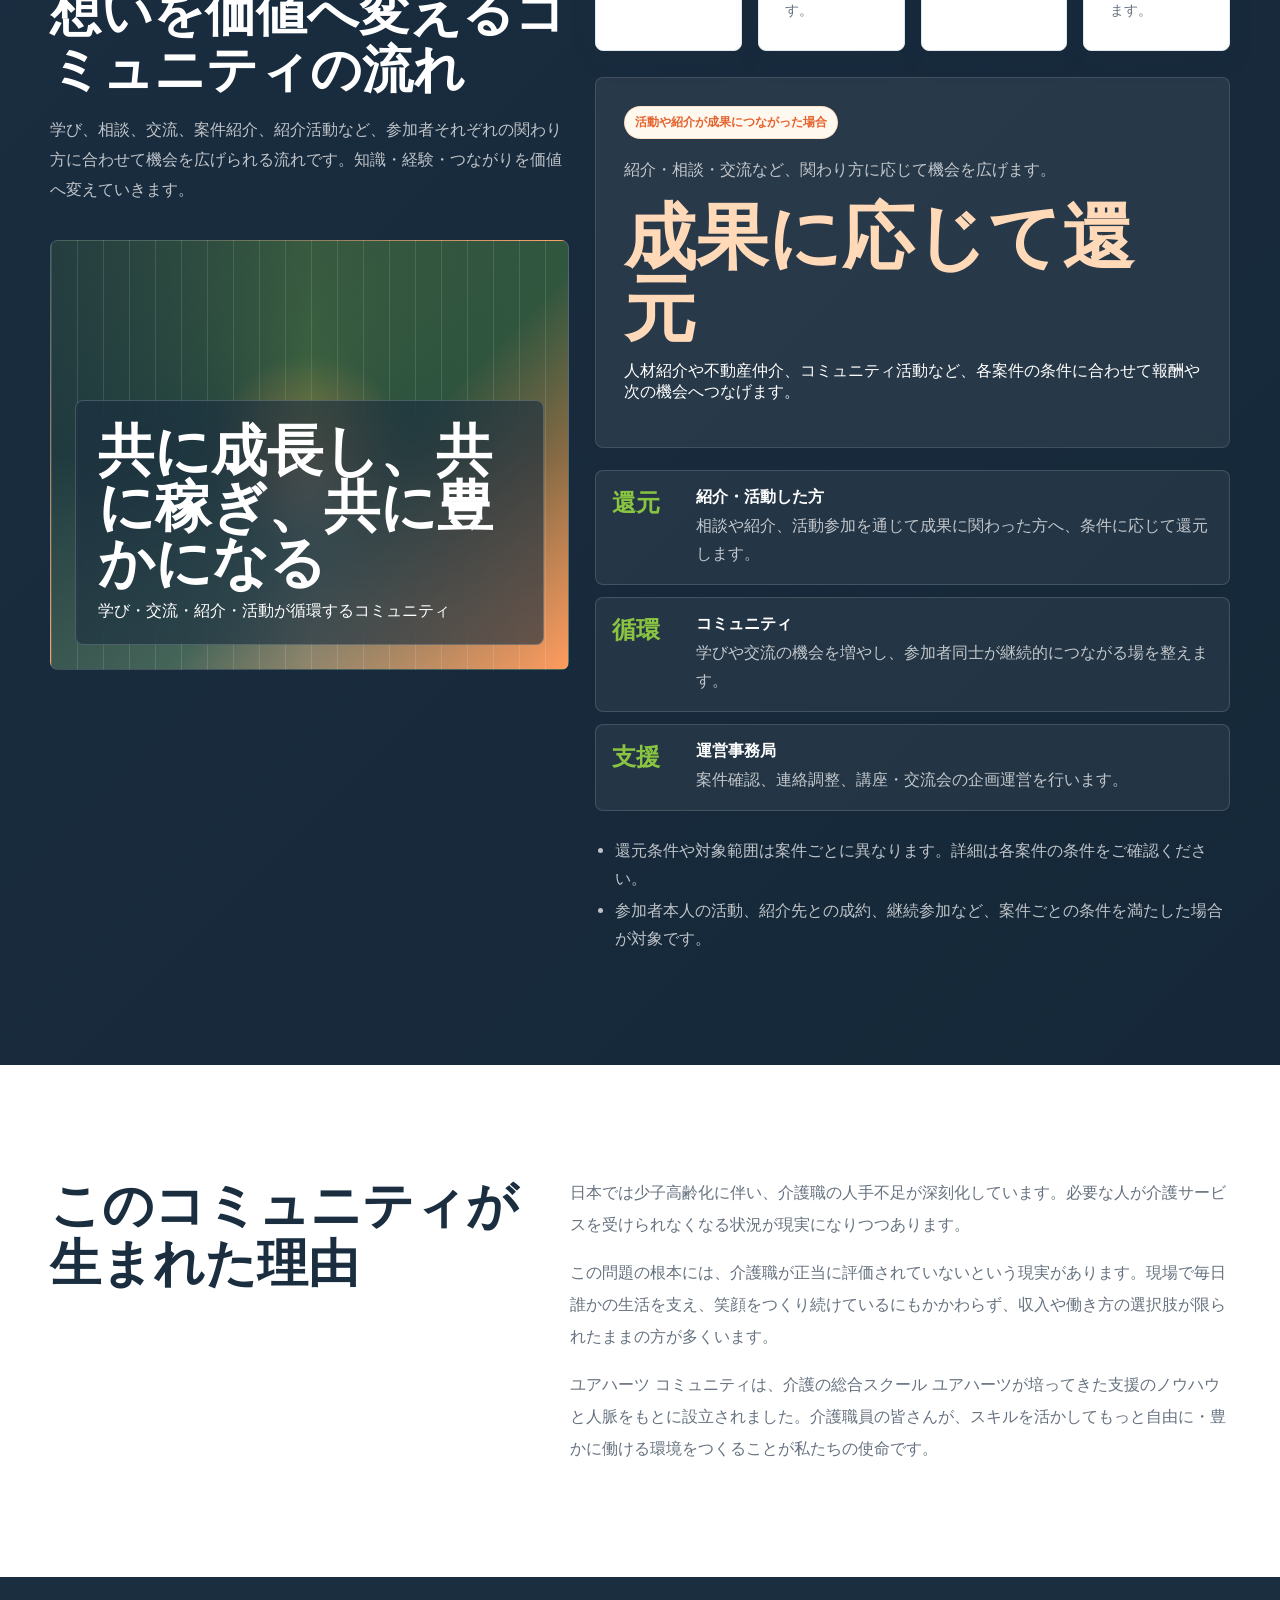
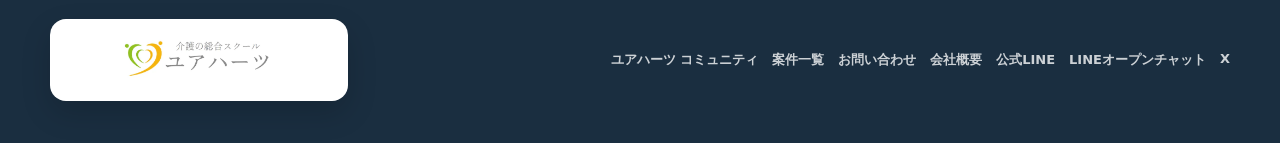
==== commit 61d04dcf: "Fix malformed head tags" ====
--- a/index.html
+++ b/index.html
@@ -9,9 +9,8 @@
     <link rel="preconnect" href="https://fonts.googleapis.com">
     <link rel="preconnect" href="https://fonts.gstatic.com" crossorigin>
     <link href="https://fonts.googleapis.com/css2?family=Inter:wght@600;700;800;900&family=Noto+Sans+JP:wght@400;500;700;900&display=swap" rel="stylesheet">
-    <link rel="stylesheet" href="styles/site.css?v=mobile-hero-img-element">?v=footer-logo-contrast">
-    <link rel="stylesheet" href="styles/site.css?v=mobile-hero-img-element">?v=mobile-hero-image">
-    <script type="module" src="scripts/app.js?v=mobile-hero-img-element"></script>?v=school-name-update"></script>
+    <link rel="stylesheet" href="styles/site.css?v=mobile-hero-img-element">
+    <script type="module" src="scripts/app.js?v=mobile-hero-img-element"></script>
   </head>
   <body>
     <header class="site-header">
--- a/styles/site.css
+++ b/styles/site.css
@@ -1820,3 +1820,58 @@
 .site-footer .brand-logo-full {
   mix-blend-mode: normal;
 }
+
+/* トップページ説明文：PCでは1行表示 */
+.hero [data-hero-lead] {
+  max-width: none;
+  white-space: nowrap;
+}
+
+/* ヒーロー画像を実画像として表示し、見切れを防ぐ */
+.hero-media img {
+  position: relative;
+  z-index: 1;
+  width: 100%;
+  height: 100%;
+  display: block;
+  object-fit: contain;
+  object-position: center;
+}
+
+/* スマートフォンでは横はみ出しを防ぐ */
+@media (max-width: 760px) {
+  .hero h1 {
+    font-size: clamp(20px, 5vw, 38px);
+    line-height: 1.02;
+    white-space: normal;
+  }
+
+  .hero [data-hero-lead] {
+    max-width: 100%;
+    white-space: normal;
+  }
+
+  .hero-media,
+  .hero-media.has-image {
+    width: 100%;
+    max-width: 100%;
+    min-height: 0;
+    aspect-ratio: 1680 / 901;
+    background-position: center;
+    background-repeat: no-repeat;
+    background-size: 100% 100%, contain;
+  }
+}
+
+/* フッター下部のロゴを背景に埋もれないようにする */
+.site-footer .brand {
+  padding: 10px 14px;
+  border-radius: 16px;
+  background: var(--white);
+  box-shadow: 0 12px 30px rgba(0, 0, 0, .16);
+}
+
+/* フッターのロゴだけ合成表示を解除する */
+.site-footer .brand-logo-full {
+  mix-blend-mode: normal;
+}
